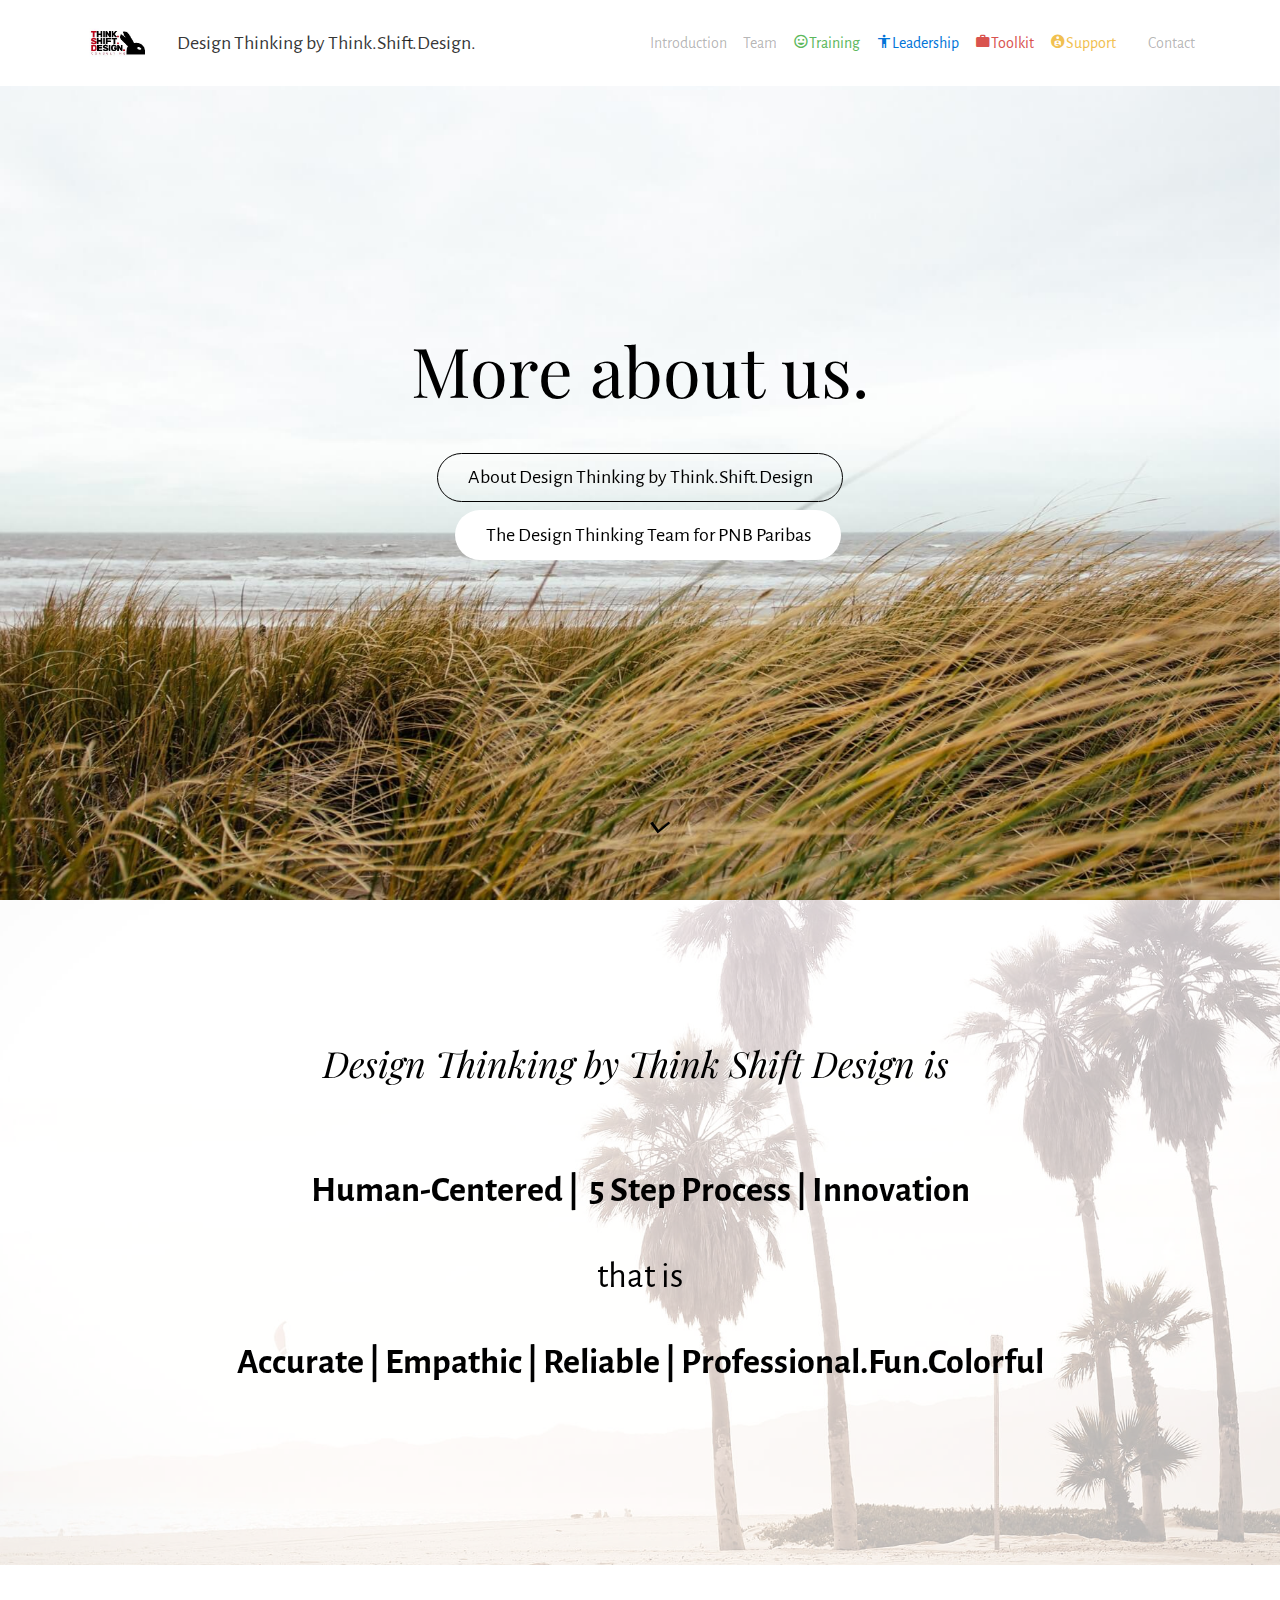
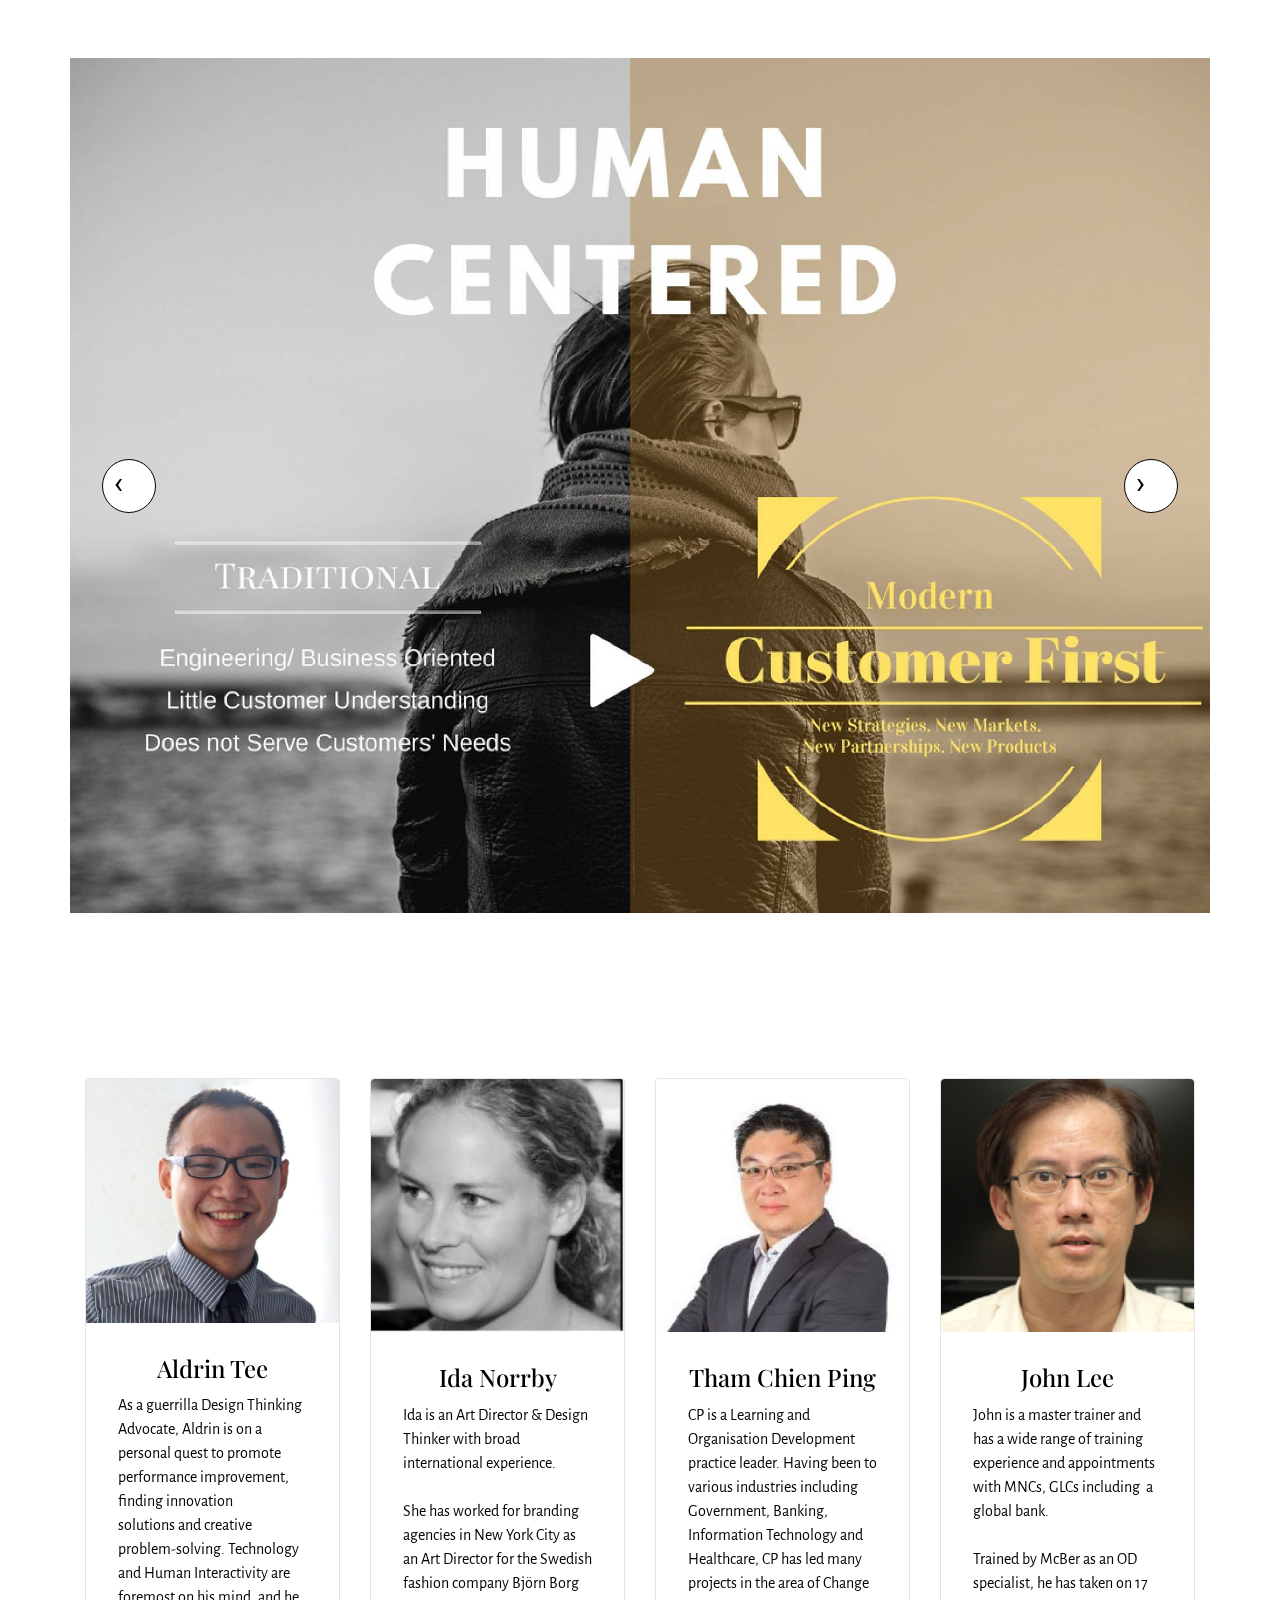
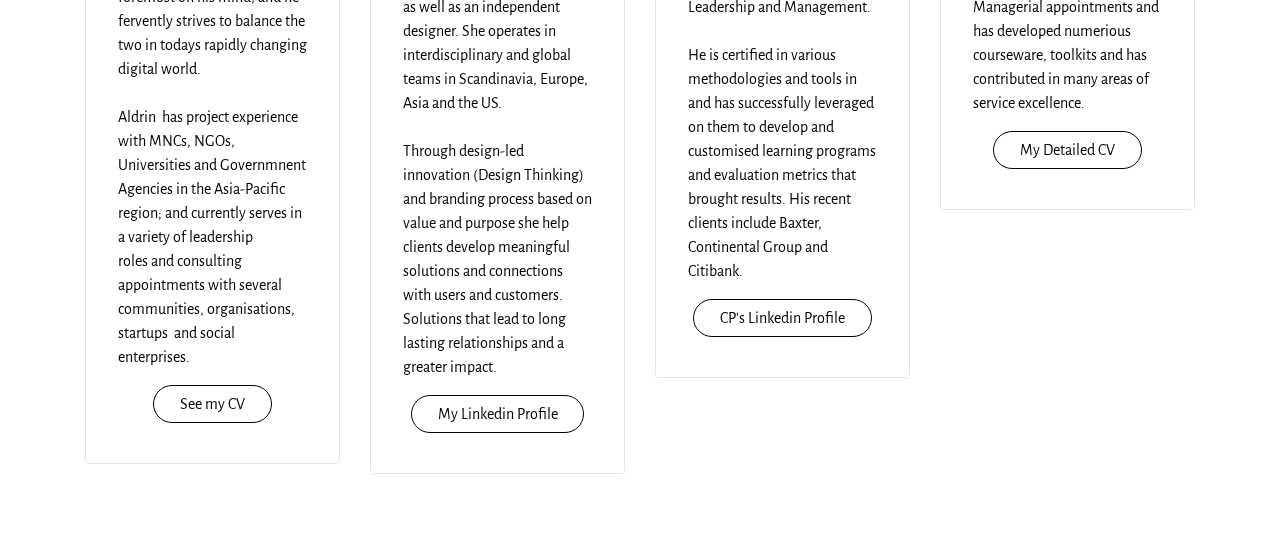
==== about.html @ e47fe15e "draft proposal" ====
<!DOCTYPE html>
<html>
<head>
  <!-- Site made with Mobirise Website Builder v3.10.3, https://mobirise.com -->
  <meta charset="UTF-8">
  <meta http-equiv="X-UA-Compatible" content="IE=edge">
  <meta name="generator" content="Mobirise v3.10.3, mobirise.com">
  <meta name="viewport" content="width=device-width, initial-scale=1">
  <link rel="shortcut icon" href="assets/images/tsd-logo-01-whitered-236x128-18.jpg" type="image/x-icon">
  <meta name="description" content="">
  <title>Design Thinking about & Team</title>
  <link rel="stylesheet" href="https://fonts.googleapis.com/css?family=Playfair+Display:400,700&subset=latin,cyrillic">
  <link rel="stylesheet" href="https://fonts.googleapis.com/css?family=Alegreya+Sans:400,700&subset=latin,vietnamese,latin-ext">
  <link rel="stylesheet" href="assets/bootstrap-material-design-font/css/material.css">
  <link rel="stylesheet" href="assets/font-awesome/css/font-awesome.min.css">
  <link rel="stylesheet" href="assets/tether/tether.min.css">
  <link rel="stylesheet" href="assets/bootstrap/css/bootstrap.min.css">
  <link rel="stylesheet" href="assets/font-awesome/css/font-awesome.min.css">
  <link rel="stylesheet" href="assets/puritym/css/style.css">
  <link rel="stylesheet" href="assets/mobirise/css/mbr-additional.css" type="text/css">
  
  
  
</head>
<body>
<nav class="navbar navbar-light mbr-navbar navbar-fixed-top" id="menu-13" style="background-color: rgb(255, 255, 255);">
    <div class="container">
        <button class="navbar-toggler pull-right hidden-md-up" type="button" data-toggle="collapse" data-target="#exCollapsingNavbar2">
            ☰
        </button>
        <div class="clearfix"></div>
        <div class="collapse navbar-toggleable-sm" id="exCollapsingNavbar2">
            <span class="navbar-logo"><a href="http://www.thinkshiftdesign.com" target="_blank"><img src="assets/images/tsd-logo-01-whitered-236x128-18.jpg" alt="Mobirise"></a></span>
            <span><a class="navbar-brand" href="index.html">Design Thinking by Think.Shift.Design.</a></span>

            

            <ul class="nav navbar-nav pull-xs-right"><li class="nav-item"><a class="nav-link" href="index.html">Introduction</a></li> <li class="nav-item"><a class="nav-link" href="index.html">Team</a></li> <li class="nav-item"><a class="nav-link text-success" href="training.html"><span class="mdi-editor-insert-emoticon mbr-iconfont mbr-iconfont-btn-parent"></span>Training</a></li> <li class="nav-item"><a class="nav-link text-primary" href="leadership.html"><span class="mdi-action-accessibility mbr-iconfont mbr-iconfont-btn-parent"></span>Leadership</a></li> <li class="nav-item"><a class="nav-link text-danger" href="toolkit.html"><span class="mdi-action-work mbr-iconfont mbr-iconfont-btn-parent"></span>Toolkit</a></li> <li class="nav-item"><a class="nav-link text-warning" href="support.html"><span class="mdi-action-account-child mbr-iconfont mbr-iconfont-btn-parent"></span>Support</a></li> <li class="nav-item"><a class="nav-link text-warning" href="toolkit.html"></a></li>   <li class="nav-item"><a class="nav-link" href="index.html#form1-19">Contact</a></li></ul>
        </div>
    </div>
</nav>

<section class="mbr-section mbr-section-full mbr-parallax-background mbr-after-navbar" id="header1-15" style="background-image: url(assets/images/photo-1.jpg);">
    <div class="mbr-table-cell">
        
        <div class="container">
            <div class="row">
                <div class="col-md-8 col-md-offset-2 text-xs-center">

                    <h1 class="mbr-section-title display-1">More about us.</h1>
                    
                    <div class="mbr-buttons--center"><a class="btn btn-lg btn-secondary-outline" href="https://mobirise.com">About Design Thinking by Think.Shift.Design</a> <a class="btn btn-lg btn-white" href="team.html#features1-14">The Design Thinking Team for PNB Paribas</a></div>
                </div>
            </div>
        </div>
        <a class="mbr-arrow" href="#content5-1f"><i class="fa fa-angle-down"></i></a>
    </div>
</section>

<section class="mbr-section col-undefined mbr-parallax-background" id="content5-1f" style="background-image: url(assets/images/photo-3.jpg);">
    <div class="mbr-overlay" style="opacity: 0.7; background-color: rgb(255, 255, 255);"></div>
    <div class="container">
        <h3 class="mbr-section-title display-2"><em>Design Thinking by Think Shift Design is&nbsp;<br></em><br></h3>
        <div class="lead"><p><strong>Human-Centered | &nbsp;5 Step Process | Innovation</strong></p><p>that is</p><p><strong>Accurate | Empathic | Reliable | Professional.Fun.Colorful</strong></p></div>
    </div>
</section>

<section class="mbr-slider mbr-section mbr-section__container carousel slide mbr-section-nopadding" data-ride="carousel" data-keyboard="false" data-wrap="true" data-interval="5000" id="slider-17" style="background-color: rgb(255, 255, 255);">
    <div class=" container boxed-slider">
        <div>
            <div>
                
                <div class="carousel-inner" role="listbox">
                    <div class="mbr-section carousel-item dark center active">
                        <div class="mbr-table-cell">
                         
                            <div>
                                <img src="assets/images/human-centered-2000x1500-2.jpg">
                                <div class="row">
                                    <div class="col-md-8 col-md-offset-2 text-xs-center">
                                        
                                        

                                        
                                    </div>
                                </div>
                            </div>
                        </div>
                    </div><div class="mbr-section carousel-item dark center">
                        <div class="mbr-table-cell">
                         
                            <div>
                                <img src="assets/images/5-step-design-thinking-2000x1500-93.png">
                                <div class="row">
                                    <div class="col-md-8 col-md-offset-2 text-xs-center">
                                        
                                        

                                        
                                    </div>
                                </div>
                            </div>
                        </div>
                    </div><div class="mbr-section carousel-item dark center">
                        <div class="mbr-table-cell">
                         
                            <div>
                                <img src="assets/images/innovationfeasibilitydesirabilityviability-plain-2000x1333-32.jpg">
                                <div class="row">
                                    <div class="col-md-8 col-md-offset-2 text-xs-center">
                                        <h2 class="mbr-section-title display-1"><span style="color: inherit; line-height: 1.1;"><br></span><br><br></h2>
                                        <p class="lead"></p>

                                        
                                    </div>
                                </div>
                            </div>
                        </div>
                    </div><div class="mbr-section carousel-item dark center">
                        <div class="mbr-table-cell">
                         
                            <div>
                                <img src="assets/images/4-points-about-dts-2000x1500-55.png">
                                <div class="row">
                                    <div class="col-md-8 col-md-offset-2 text-xs-center">
                                        
                                        

                                        
                                    </div>
                                </div>
                            </div>
                        </div>
                    </div>
                </div>
                
                <a data-app-prevent-settings="" class="left carousel-control" role="button" data-slide="prev" href="#slider-17">
                    <span class="icon-prev" aria-hidden="true"></span>
                    <span class="sr-only">Previous</span>
                </a>
                <a data-app-prevent-settings="" class="right carousel-control" role="button" data-slide="next" href="#slider-17">
                    <span class="icon-next" aria-hidden="true"></span>
                    <span class="sr-only">Next</span>
                </a>
            </div>
        </div>
    </div>
</section>

<section class="mbr-section mbr-section-small" id="features1-14" style="background-color: rgb(255, 255, 255);">
    
    <div class="container">
        <div class="row">
            <div class="col-sm-6 col-md-3">
                <div class="card cart-block">
                    <div><img src="assets/images/aldrin-tee-the-professional-cut-600x578-55.jpg" class="card-img-top"></div>
                    <div class="card-block">
                        <h4 class="card-title text-xs-center">Aldrin Tee</h4>
                        <p class="card-text">As a guerrilla Design Thinking Advocate, Aldrin is on a personal quest to promote performance improvement, finding innovation solutions&nbsp;<span style="font-size: 1rem; line-height: 1.5;">and creative problem-solving. Technology and Human Interactivity are foremost on his mind, and he fervently strives to balance the two in todays rapidly changing digital world.&nbsp;</span><br><span style="font-size: 1rem; line-height: 1.5;"><br></span><span style="font-size: 1rem; line-height: 1.5;">Aldrin &nbsp;has project experience with MNCs, NGOs, Universities and Governmnent Agencies in the&nbsp;</span>Asia-Pacific region; and c<span style="font-size: 1rem; line-height: 1.5;">urrently serves in a variety of leadership roles&nbsp;</span><span style="font-size: 1rem; line-height: 1.5;">and consulting appointments with several communities, organisations, startups &nbsp;and social enterprises.</span><br></p>
                        <div class="text-xs-center"><a href="https://drive.google.com/open?id=0B2Mlxd1VkeqccWs4UE1WeGlISFk" class="btn btn-secondary-outline" target="_blank">See my CV</a></div>
                    </div>
                </div>
            </div>
            <div class="col-sm-6 col-md-3">
                <div class="card cart-block">
                    <div><img src="assets/images/idanorrby-600x600-72.jpg" class="card-img-top"></div>
                    <div class="card-block">
                        <h4 class="card-title text-xs-center">Ida Norrby</h4>
                        <p class="card-text">Ida is an Art Director &amp; Design Thinker with broad international experience.<br><br>She has worked for branding agencies in New York City as an Art Director for the Swedish fashion company Björn Borg as well as an independent designer. She operates in interdisciplinary and global teams in Scandinavia, Europe, Asia and the US.<br><br>Through design-led innovation (Design Thinking) and branding process based on value and purpose she help clients develop meaningful solutions and connections with users and customers. Solutions that lead to long lasting relationships and a greater impact.<br></p>
                        <div class="text-xs-center"><a href="https://www.linkedin.com/in/idanorrby" class="btn btn-secondary-outline" target="_blank">My Linkedin Profile</a></div>
                    </div>
                </div>
            </div>
            <div class="col-sm-6 col-md-3">
                <div class="card cart-block">
                    <div><img src="assets/images/thamcp-600x600-55.jpg" class="card-img-top"></div>
                    <div class="card-block">
                        <h4 class="card-title text-xs-center">Tham Chien Ping</h4>
                        <p class="card-text">CP is a Learning and Organisation Development practice leader.  Having been to various industries including Government, Banking, Information Technology and Healthcare, CP has led many projects in the area of Change Leadership and Management.  <br><br>He is certified in various methodologies and tools in and has successfully leveraged on them to develop and customised learning programs and evaluation metrics that brought results. His recent clients include Baxter, Continental Group and Citibank.&nbsp;<br></p>
                        <div class="text-xs-center"><a href="https://www.linkedin.com/in/thamcp" class="btn btn-secondary-outline" target="_blank">CP's Linkedin Profile</a></div>
                    </div>
                </div>
            </div>
            <div class="col-sm-6 col-md-3">
                <div class="card cart-block">
                    <div><img src="assets/images/john-lee-600x600-83.png" class="card-img-top" title="John Lee"></div>
                    <div class="card-block">
                        <h4 class="card-title text-xs-center">John Lee</h4>
                        <p class="card-text">John is a master trainer and has a wide range of training experience and appointments with MNCs, GLCs including &nbsp;a global bank. <br><br>Trained by McBer as an OD specialist, he has taken on 17 Managerial appointments and has developed numerious courseware, toolkits and has contributed in many areas of service excellence.&nbsp;</p>
                        <div class="text-xs-center"><a href="https://drive.google.com/open?id=0B2Mlxd1VkeqcOW1zNjc2WUFUOEU" class="btn btn-secondary-outline" target="_blank">My Detailed CV</a></div>
                    </div>
                </div>
            </div>
        </div>
    </div>
</section>


  <script src="assets/web/assets/jquery/jquery.min.js"></script>
  <script src="assets/tether/tether.min.js"></script>
  <script src="assets/bootstrap/js/bootstrap.min.js"></script>
  <script src="assets/smooth-scroll/SmoothScroll.js"></script>
  <script src="assets/jarallax/jarallax.js"></script>
  <script src="assets/bootstrap-carousel-swipe/bootstrap-carousel-swipe.js"></script>
  <script src="assets/puritym/js/script.js"></script>
  
  
</body>
</html>
---- assets/bootstrap-material-design-font/css/material.css ----
@font-face {
  font-family: 'Material-Design-Icons';
  src: url('../fonts/Material-Design-Icons.eot?3ocs8m');
  src: url('../fonts/Material-Design-Icons.eot?#iefix3ocs8m') format('embedded-opentype'), url('../fonts/Material-Design-Icons.woff?3ocs8m') format('woff'), url('../fonts/Material-Design-Icons.ttf?3ocs8m') format('truetype'), url('../fonts/Material-Design-Icons.svg?3ocs8m#Material-Design-Icons') format('svg');
  font-weight: normal;
  font-style: normal;
}
[class^="mdi-"],
[class*="mdi-"] {
  speak: none;
  display: inline-block;
  font-style: normal;
  font-variant:normal;
  font-weight:normal;
/*  font-size:24px;*/
  line-height:1;
  font-family:'Material-Design-Icons' !important;
  text-rendering: auto;
  
  -webkit-font-smoothing: antialiased;
  -moz-osx-font-smoothing: grayscale;
  -webkit-transform: translate(0, 0);
      -ms-transform: translate(0, 0);
          transform: translate(0, 0);
}
[class^="mdi-"]:before,
[class*="mdi-"]:before {
  display: inline-block;
  speak: none;
  text-decoration: inherit;
}
[class^="mdi-"].pull-left,
[class*="mdi-"].pull-left {
  margin-right: .3em;
}
[class^="mdi-"].pull-right,
[class*="mdi-"].pull-right {
  margin-left: .3em;
}
[class^="mdi-"].mdi-lg:before,
[class*="mdi-"].mdi-lg:before,
[class^="mdi-"].mdi-lg:after,
[class*="mdi-"].mdi-lg:after {
  font-size: 1.33333333em;
  line-height: 0.75em;
  vertical-align: -15%;
}
[class^="mdi-"].mdi-2x:before,
[class*="mdi-"].mdi-2x:before,
[class^="mdi-"].mdi-2x:after,
[class*="mdi-"].mdi-2x:after {
  font-size: 2em;
}
[class^="mdi-"].mdi-3x:before,
[class*="mdi-"].mdi-3x:before,
[class^="mdi-"].mdi-3x:after,
[class*="mdi-"].mdi-3x:after {
  font-size: 3em;
}
[class^="mdi-"].mdi-4x:before,
[class*="mdi-"].mdi-4x:before,
[class^="mdi-"].mdi-4x:after,
[class*="mdi-"].mdi-4x:after {
  font-size: 4em;
}
[class^="mdi-"].mdi-5x:before,
[class*="mdi-"].mdi-5x:before,
[class^="mdi-"].mdi-5x:after,
[class*="mdi-"].mdi-5x:after {
  font-size: 5em;
}
[class^="mdi-device-signal-cellular-"]:after,
[class^="mdi-device-battery-"]:after,
[class^="mdi-device-battery-charging-"]:after,
[class^="mdi-device-signal-cellular-connected-no-internet-"]:after,
[class^="mdi-device-signal-wifi-"]:after,
[class^="mdi-device-signal-wifi-statusbar-not-connected"]:after,
.mdi-device-network-wifi:after {
  opacity: .3;
  position: absolute;
  left: 0;
  top: 0;
  z-index: 1;
  display: inline-block;
  speak: none;
  text-decoration: inherit;
}
[class^="mdi-device-signal-cellular-"]:after {
  content: "\e758";
}
[class^="mdi-device-battery-"]:after {
  content: "\e735";
}
[class^="mdi-device-battery-charging-"]:after {
  content: "\e733";
}
[class^="mdi-device-signal-cellular-connected-no-internet-"]:after {
  content: "\e75d";
}
[class^="mdi-device-signal-wifi-"]:after,
.mdi-device-network-wifi:after {
  content: "\e765";
}
[class^="mdi-device-signal-wifi-statusbasr-not-connected"]:after {
  content: "\e8f7";
}
.mdi-device-signal-cellular-off:after,
.mdi-device-signal-cellular-null:after,
.mdi-device-signal-cellular-no-sim:after,
.mdi-device-signal-wifi-off:after,
.mdi-device-signal-wifi-4-bar:after,
.mdi-device-signal-cellular-4-bar:after,
.mdi-device-battery-alert:after,
.mdi-device-signal-cellular-connected-no-internet-4-bar:after,
.mdi-device-battery-std:after,
.mdi-device-battery-full .mdi-device-battery-unknown:after {
  content: "";
}
.mdi-fw {
  width: 1.28571429em;
  text-align: center;
}
.mdi-ul {
  padding-left: 0;
  margin-left: 2.14285714em;
  list-style-type: none;
}
.mdi-ul > li {
  position: relative;
}
.mdi-li {
  position: absolute;
  left: -2.14285714em;
  width: 2.14285714em;
  top: 0.14285714em;
  text-align: center;
}
.mdi-li.mdi-lg {
  left: -1.85714286em;
}
.mdi-border {
  padding: .2em .25em .15em;
  border: solid 0.08em #eeeeee;
  border-radius: .1em;
}
.mdi-spin {
  -webkit-animation: mdi-spin 2s infinite linear;
  animation: mdi-spin 2s infinite linear;
  -webkit-transform-origin: 50% 50%;
  -ms-transform-origin: 50% 50%;
      transform-origin: 50% 50%;
}
.mdi-pulse {
  -webkit-animation: mdi-spin 1s steps(8) infinite;
  animation: mdi-spin 1s steps(8) infinite;
  -webkit-transform-origin: 50% 50%;
  -ms-transform-origin: 50% 50%;
      transform-origin: 50% 50%;
}
@-webkit-keyframes mdi-spin {
  0% {
    -webkit-transform: rotate(0deg);
    transform: rotate(0deg);
  }
  100% {
    -webkit-transform: rotate(359deg);
    transform: rotate(359deg);
  }
}
@keyframes mdi-spin {
  0% {
    -webkit-transform: rotate(0deg);
    transform: rotate(0deg);
  }
  100% {
    -webkit-transform: rotate(359deg);
    transform: rotate(359deg);
  }
}
.mdi-rotate-90 {
  filter: progid:DXImageTransform.Microsoft.BasicImage(rotation=1);
  -webkit-transform: rotate(90deg);
  -ms-transform: rotate(90deg);
  transform: rotate(90deg);
}
.mdi-rotate-180 {
  filter: progid:DXImageTransform.Microsoft.BasicImage(rotation=2);
  -webkit-transform: rotate(180deg);
  -ms-transform: rotate(180deg);
  transform: rotate(180deg);
}
.mdi-rotate-270 {
  filter: progid:DXImageTransform.Microsoft.BasicImage(rotation=3);
  -webkit-transform: rotate(270deg);
  -ms-transform: rotate(270deg);
  transform: rotate(270deg);
}
.mdi-flip-horizontal {
  filter: progid:DXImageTransform.Microsoft.BasicImage(rotation=0, mirror=1);
  -webkit-transform: scale(-1, 1);
  -ms-transform: scale(-1, 1);
  transform: scale(-1, 1);
}
.mdi-flip-vertical {
  filter: progid:DXImageTransform.Microsoft.BasicImage(rotation=2, mirror=1);
  -webkit-transform: scale(1, -1);
  -ms-transform: scale(1, -1);
  transform: scale(1, -1);
}
:root .mdi-rotate-90,
:root .mdi-rotate-180,
:root .mdi-rotate-270,
:root .mdi-flip-horizontal,
:root .mdi-flip-vertical {
  -webkit-filter: none;
          filter: none;
}
.mdi-stack {
  position: relative;
  display: inline-block;
  width: 2em;
  height: 2em;
  line-height: 2em;
  vertical-align: middle;
}
.mdi-stack-1x,
.mdi-stack-2x {
  position: absolute;
  left: 0;
  width: 100%;
  text-align: center;
}
.mdi-stack-1x {
  line-height: inherit;
}
.mdi-stack-2x {
  font-size: 2em;
}
.mdi-inverse {
  color: #ffffff;
}
/* Start Icons */
.mdi-action-3d-rotation:before {
  content: "\e600";
}
.mdi-action-accessibility:before {
  content: "\e601";
}
.mdi-action-account-balance-wallet:before {
  content: "\e602";
}
.mdi-action-account-balance:before {
  content: "\e603";
}
.mdi-action-account-box:before {
  content: "\e604";
}
.mdi-action-account-child:before {
  content: "\e605";
}
.mdi-action-account-circle:before {
  content: "\e606";
}
.mdi-action-add-shopping-cart:before {
  content: "\e607";
}
.mdi-action-alarm-add:before {
  content: "\e608";
}
.mdi-action-alarm-off:before {
  content: "\e609";
}
.mdi-action-alarm-on:before {
  content: "\e60a";
}
.mdi-action-alarm:before {
  content: "\e60b";
}
.mdi-action-android:before {
  content: "\e60c";
}
.mdi-action-announcement:before {
  content: "\e60d";
}
.mdi-action-aspect-ratio:before {
  content: "\e60e";
}
.mdi-action-assessment:before {
  content: "\e60f";
}
.mdi-action-assignment-ind:before {
  content: "\e610";
}
.mdi-action-assignment-late:before {
  content: "\e611";
}
.mdi-action-assignment-return:before {
  content: "\e612";
}
.mdi-action-assignment-returned:before {
  content: "\e613";
}
.mdi-action-assignment-turned-in:before {
  content: "\e614";
}
.mdi-action-assignment:before {
  content: "\e615";
}
.mdi-action-autorenew:before {
  content: "\e616";
}
.mdi-action-backup:before {
  content: "\e617";
}
.mdi-action-book:before {
  content: "\e618";
}
.mdi-action-bookmark-outline:before {
  content: "\e619";
}
.mdi-action-bookmark:before {
  content: "\e61a";
}
.mdi-action-bug-report:before {
  content: "\e61b";
}
.mdi-action-cached:before {
  content: "\e61c";
}
.mdi-action-check-circle:before {
  content: "\e61d";
}
.mdi-action-class:before {
  content: "\e61e";
}
.mdi-action-credit-card:before {
  content: "\e61f";
}
.mdi-action-dashboard:before {
  content: "\e620";
}
.mdi-action-delete:before {
  content: "\e621";
}
.mdi-action-description:before {
  content: "\e622";
}
.mdi-action-dns:before {
  content: "\e623";
}
.mdi-action-done-all:before {
  content: "\e624";
}
.mdi-action-done:before {
  content: "\e625";
}
.mdi-action-event:before {
  content: "\e626";
}
.mdi-action-exit-to-app:before {
  content: "\e627";
}
.mdi-action-explore:before {
  content: "\e628";
}
.mdi-action-extension:before {
  content: "\e629";
}
.mdi-action-face-unlock:before {
  content: "\e62a";
}
.mdi-action-favorite-outline:before {
  content: "\e62b";
}
.mdi-action-favorite:before {
  content: "\e62c";
}
.mdi-action-find-in-page:before {
  content: "\e62d";
}
.mdi-action-find-replace:before {
  content: "\e62e";
}
.mdi-action-flip-to-back:before {
  content: "\e62f";
}
.mdi-action-flip-to-front:before {
  content: "\e630";
}
.mdi-action-get-app:before {
  content: "\e631";
}
.mdi-action-grade:before {
  content: "\e632";
}
.mdi-action-group-work:before {
  content: "\e633";
}
.mdi-action-help:before {
  content: "\e634";
}
.mdi-action-highlight-remove:before {
  content: "\e635";
}
.mdi-action-history:before {
  content: "\e636";
}
.mdi-action-home:before {
  content: "\e637";
}
.mdi-action-https:before {
  content: "\e638";
}
.mdi-action-info-outline:before {
  content: "\e639";
}
.mdi-action-info:before {
  content: "\e63a";
}
.mdi-action-input:before {
  content: "\e63b";
}
.mdi-action-invert-colors:before {
  content: "\e63c";
}
.mdi-action-label-outline:before {
  content: "\e63d";
}
.mdi-action-label:before {
  content: "\e63e";
}
.mdi-action-language:before {
  content: "\e63f";
}
.mdi-action-launch:before {
  content: "\e640";
}
.mdi-action-list:before {
  content: "\e641";
}
.mdi-action-lock-open:before {
  content: "\e642";
}
.mdi-action-lock-outline:before {
  content: "\e643";
}
.mdi-action-lock:before {
  content: "\e644";
}
.mdi-action-loyalty:before {
  content: "\e645";
}
.mdi-action-markunread-mailbox:before {
  content: "\e646";
}
.mdi-action-note-add:before {
  content: "\e647";
}
.mdi-action-open-in-browser:before {
  content: "\e648";
}
.mdi-action-open-in-new:before {
  content: "\e649";
}
.mdi-action-open-with:before {
  content: "\e64a";
}
.mdi-action-pageview:before {
  content: "\e64b";
}
.mdi-action-payment:before {
  content: "\e64c";
}
.mdi-action-perm-camera-mic:before {
  content: "\e64d";
}
.mdi-action-perm-contact-cal:before {
  content: "\e64e";
}
.mdi-action-perm-data-setting:before {
  content: "\e64f";
}
.mdi-action-perm-device-info:before {
  content: "\e650";
}
.mdi-action-perm-identity:before {
  content: "\e651";
}
.mdi-action-perm-media:before {
  content: "\e652";
}
.mdi-action-perm-phone-msg:before {
  content: "\e653";
}
.mdi-action-perm-scan-wifi:before {
  content: "\e654";
}
.mdi-action-picture-in-picture:before {
  content: "\e655";
}
.mdi-action-polymer:before {
  content: "\e656";
}
.mdi-action-print:before {
  content: "\e657";
}
.mdi-action-query-builder:before {
  content: "\e658";
}
.mdi-action-question-answer:before {
  content: "\e659";
}
.mdi-action-receipt:before {
  content: "\e65a";
}
.mdi-action-redeem:before {
  content: "\e65b";
}
.mdi-action-reorder:before {
  content: "\e65c";
}
.mdi-action-report-problem:before {
  content: "\e65d";
}
.mdi-action-restore:before {
  content: "\e65e";
}
.mdi-action-room:before {
  content: "\e65f";
}
.mdi-action-schedule:before {
  content: "\e660";
}
.mdi-action-search:before {
  content: "\e661";
}
.mdi-action-settings-applications:before {
  content: "\e662";
}
.mdi-action-settings-backup-restore:before {
  content: "\e663";
}
.mdi-action-settings-bluetooth:before {
  content: "\e664";
}
.mdi-action-settings-cell:before {
  content: "\e665";
}
.mdi-action-settings-display:before {
  content: "\e666";
}
.mdi-action-settings-ethernet:before {
  content: "\e667";
}
.mdi-action-settings-input-antenna:before {
  content: "\e668";
}
.mdi-action-settings-input-component:before {
  content: "\e669";
}
.mdi-action-settings-input-composite:before {
  content: "\e66a";
}
.mdi-action-settings-input-hdmi:before {
  content: "\e66b";
}
.mdi-action-settings-input-svideo:before {
  content: "\e66c";
}
.mdi-action-settings-overscan:before {
  content: "\e66d";
}
.mdi-action-settings-phone:before {
  content: "\e66e";
}
.mdi-action-settings-power:before {
  content: "\e66f";
}
.mdi-action-settings-remote:before {
  content: "\e670";
}
.mdi-action-settings-voice:before {
  content: "\e671";
}
.mdi-action-settings:before {
  content: "\e672";
}
.mdi-action-shop-two:before {
  content: "\e673";
}
.mdi-action-shop:before {
  content: "\e674";
}
.mdi-action-shopping-basket:before {
  content: "\e675";
}
.mdi-action-shopping-cart:before {
  content: "\e676";
}
.mdi-action-speaker-notes:before {
  content: "\e677";
}
.mdi-action-spellcheck:before {
  content: "\e678";
}
.mdi-action-star-rate:before {
  content: "\e679";
}
.mdi-action-stars:before {
  content: "\e67a";
}
.mdi-action-store:before {
  content: "\e67b";
}
.mdi-action-subject:before {
  content: "\e67c";
}
.mdi-action-supervisor-account:before {
  content: "\e67d";
}
.mdi-action-swap-horiz:before {
  content: "\e67e";
}
.mdi-action-swap-vert-circle:before {
  content: "\e67f";
}
.mdi-action-swap-vert:before {
  content: "\e680";
}
.mdi-action-system-update-tv:before {
  content: "\e681";
}
.mdi-action-tab-unselected:before {
  content: "\e682";
}
.mdi-action-tab:before {
  content: "\e683";
}
.mdi-action-theaters:before {
  content: "\e684";
}
.mdi-action-thumb-down:before {
  content: "\e685";
}
.mdi-action-thumb-up:before {
  content: "\e686";
}
.mdi-action-thumbs-up-down:before {
  content: "\e687";
}
.mdi-action-toc:before {
  content: "\e688";
}
.mdi-action-today:before {
  content: "\e689";
}
.mdi-action-track-changes:before {
  content: "\e68a";
}
.mdi-action-translate:before {
  content: "\e68b";
}
.mdi-action-trending-down:before {
  content: "\e68c";
}
.mdi-action-trending-neutral:before {
  content: "\e68d";
}
.mdi-action-trending-up:before {
  content: "\e68e";
}
.mdi-action-turned-in-not:before {
  content: "\e68f";
}
.mdi-action-turned-in:before {
  content: "\e690";
}
.mdi-action-verified-user:before {
  content: "\e691";
}
.mdi-action-view-agenda:before {
  content: "\e692";
}
.mdi-action-view-array:before {
  content: "\e693";
}
.mdi-action-view-carousel:before {
  content: "\e694";
}
.mdi-action-view-column:before {
  content: "\e695";
}
.mdi-action-view-day:before {
  content: "\e696";
}
.mdi-action-view-headline:before {
  content: "\e697";
}
.mdi-action-view-list:before {
  content: "\e698";
}
.mdi-action-view-module:before {
  content: "\e699";
}
.mdi-action-view-quilt:before {
  content: "\e69a";
}
.mdi-action-view-stream:before {
  content: "\e69b";
}
.mdi-action-view-week:before {
  content: "\e69c";
}
.mdi-action-visibility-off:before {
  content: "\e69d";
}
.mdi-action-visibility:before {
  content: "\e69e";
}
.mdi-action-wallet-giftcard:before {
  content: "\e69f";
}
.mdi-action-wallet-membership:before {
  content: "\e6a0";
}
.mdi-action-wallet-travel:before {
  content: "\e6a1";
}
.mdi-action-work:before {
  content: "\e6a2";
}
.mdi-alert-error:before {
  content: "\e6a3";
}
.mdi-alert-warning:before {
  content: "\e6a4";
}
.mdi-av-album:before {
  content: "\e6a5";
}
.mdi-av-closed-caption:before {
  content: "\e6a6";
}
.mdi-av-equalizer:before {
  content: "\e6a7";
}
.mdi-av-explicit:before {
  content: "\e6a8";
}
.mdi-av-fast-forward:before {
  content: "\e6a9";
}
.mdi-av-fast-rewind:before {
  content: "\e6aa";
}
.mdi-av-games:before {
  content: "\e6ab";
}
.mdi-av-hearing:before {
  content: "\e6ac";
}
.mdi-av-high-quality:before {
  content: "\e6ad";
}
.mdi-av-loop:before {
  content: "\e6ae";
}
.mdi-av-mic-none:before {
  content: "\e6af";
}
.mdi-av-mic-off:before {
  content: "\e6b0";
}
.mdi-av-mic:before {
  content: "\e6b1";
}
.mdi-av-movie:before {
  content: "\e6b2";
}
.mdi-av-my-library-add:before {
  content: "\e6b3";
}
.mdi-av-my-library-books:before {
  content: "\e6b4";
}
.mdi-av-my-library-music:before {
  content: "\e6b5";
}
.mdi-av-new-releases:before {
  content: "\e6b6";
}
.mdi-av-not-interested:before {
  content: "\e6b7";
}
.mdi-av-pause-circle-fill:before {
  content: "\e6b8";
}
.mdi-av-pause-circle-outline:before {
  content: "\e6b9";
}
.mdi-av-pause:before {
  content: "\e6ba";
}
.mdi-av-play-arrow:before {
  content: "\e6bb";
}
.mdi-av-play-circle-fill:before {
  content: "\e6bc";
}
.mdi-av-play-circle-outline:before {
  content: "\e6bd";
}
.mdi-av-play-shopping-bag:before {
  content: "\e6be";
}
.mdi-av-playlist-add:before {
  content: "\e6bf";
}
.mdi-av-queue-music:before {
  content: "\e6c0";
}
.mdi-av-queue:before {
  content: "\e6c1";
}
.mdi-av-radio:before {
  content: "\e6c2";
}
.mdi-av-recent-actors:before {
  content: "\e6c3";
}
.mdi-av-repeat-one:before {
  content: "\e6c4";
}
.mdi-av-repeat:before {
  content: "\e6c5";
}
.mdi-av-replay:before {
  content: "\e6c6";
}
.mdi-av-shuffle:before {
  content: "\e6c7";
}
.mdi-av-skip-next:before {
  content: "\e6c8";
}
.mdi-av-skip-previous:before {
  content: "\e6c9";
}
.mdi-av-snooze:before {
  content: "\e6ca";
}
.mdi-av-stop:before {
  content: "\e6cb";
}
.mdi-av-subtitles:before {
  content: "\e6cc";
}
.mdi-av-surround-sound:before {
  content: "\e6cd";
}
.mdi-av-timer:before {
  content: "\e6ce";
}
.mdi-av-video-collection:before {
  content: "\e6cf";
}
.mdi-av-videocam-off:before {
  content: "\e6d0";
}
.mdi-av-videocam:before {
  content: "\e6d1";
}
.mdi-av-volume-down:before {
  content: "\e6d2";
}
.mdi-av-volume-mute:before {
  content: "\e6d3";
}
.mdi-av-volume-off:before {
  content: "\e6d4";
}
.mdi-av-volume-up:before {
  content: "\e6d5";
}
.mdi-av-web:before {
  content: "\e6d6";
}
.mdi-communication-business:before {
  content: "\e6d7";
}
.mdi-communication-call-end:before {
  content: "\e6d8";
}
.mdi-communication-call-made:before {
  content: "\e6d9";
}
.mdi-communication-call-merge:before {
  content: "\e6da";
}
.mdi-communication-call-missed:before {
  content: "\e6db";
}
.mdi-communication-call-received:before {
  content: "\e6dc";
}
.mdi-communication-call-split:before {
  content: "\e6dd";
}
.mdi-communication-call:before {
  content: "\e6de";
}
.mdi-communication-chat:before {
  content: "\e6df";
}
.mdi-communication-clear-all:before {
  content: "\e6e0";
}
.mdi-communication-comment:before {
  content: "\e6e1";
}
.mdi-communication-contacts:before {
  content: "\e6e2";
}
.mdi-communication-dialer-sip:before {
  content: "\e6e3";
}
.mdi-communication-dialpad:before {
  content: "\e6e4";
}
.mdi-communication-dnd-on:before {
  content: "\e6e5";
}
.mdi-communication-email:before {
  content: "\e6e6";
}
.mdi-communication-forum:before {
  content: "\e6e7";
}
.mdi-communication-import-export:before {
  content: "\e6e8";
}
.mdi-communication-invert-colors-off:before {
  content: "\e6e9";
}
.mdi-communication-invert-colors-on:before {
  content: "\e6ea";
}
.mdi-communication-live-help:before {
  content: "\e6eb";
}
.mdi-communication-location-off:before {
  content: "\e6ec";
}
.mdi-communication-location-on:before {
  content: "\e6ed";
}
.mdi-communication-message:before {
  content: "\e6ee";
}
.mdi-communication-messenger:before {
  content: "\e6ef";
}
.mdi-communication-no-sim:before {
  content: "\e6f0";
}
.mdi-communication-phone:before {
  content: "\e6f1";
}
.mdi-communication-portable-wifi-off:before {
  content: "\e6f2";
}
.mdi-communication-quick-contacts-dialer:before {
  content: "\e6f3";
}
.mdi-communication-quick-contacts-mail:before {
  content: "\e6f4";
}
.mdi-communication-ring-volume:before {
  content: "\e6f5";
}
.mdi-communication-stay-current-landscape:before {
  content: "\e6f6";
}
.mdi-communication-stay-current-portrait:before {
  content: "\e6f7";
}
.mdi-communication-stay-primary-landscape:before {
  content: "\e6f8";
}
.mdi-communication-stay-primary-portrait:before {
  content: "\e6f9";
}
.mdi-communication-swap-calls:before {
  content: "\e6fa";
}
.mdi-communication-textsms:before {
  content: "\e6fb";
}
.mdi-communication-voicemail:before {
  content: "\e6fc";
}
.mdi-communication-vpn-key:before {
  content: "\e6fd";
}
.mdi-content-add-box:before {
  content: "\e6fe";
}
.mdi-content-add-circle-outline:before {
  content: "\e6ff";
}
.mdi-content-add-circle:before {
  content: "\e700";
}
.mdi-content-add:before {
  content: "\e701";
}
.mdi-content-archive:before {
  content: "\e702";
}
.mdi-content-backspace:before {
  content: "\e703";
}
.mdi-content-block:before {
  content: "\e704";
}
.mdi-content-clear:before {
  content: "\e705";
}
.mdi-content-content-copy:before {
  content: "\e706";
}
.mdi-content-content-cut:before {
  content: "\e707";
}
.mdi-content-content-paste:before {
  content: "\e708";
}
.mdi-content-create:before {
  content: "\e709";
}
.mdi-content-drafts:before {
  content: "\e70a";
}
.mdi-content-filter-list:before {
  content: "\e70b";
}
.mdi-content-flag:before {
  content: "\e70c";
}
.mdi-content-forward:before {
  content: "\e70d";
}
.mdi-content-gesture:before {
  content: "\e70e";
}
.mdi-content-inbox:before {
  content: "\e70f";
}
.mdi-content-link:before {
  content: "\e710";
}
.mdi-content-mail:before {
  content: "\e711";
}
.mdi-content-markunread:before {
  content: "\e712";
}
.mdi-content-redo:before {
  content: "\e713";
}
.mdi-content-remove-circle-outline:before {
  content: "\e714";
}
.mdi-content-remove-circle:before {
  content: "\e715";
}
.mdi-content-remove:before {
  content: "\e716";
}
.mdi-content-reply-all:before {
  content: "\e717";
}
.mdi-content-reply:before {
  content: "\e718";
}
.mdi-content-report:before {
  content: "\e719";
}
.mdi-content-save:before {
  content: "\e71a";
}
.mdi-content-select-all:before {
  content: "\e71b";
}
.mdi-content-send:before {
  content: "\e71c";
}
.mdi-content-sort:before {
  content: "\e71d";
}
.mdi-content-text-format:before {
  content: "\e71e";
}
.mdi-content-undo:before {
  content: "\e71f";
}
.mdi-editor-attach-file:before {
  content: "\e776";
}
.mdi-editor-attach-money:before {
  content: "\e777";
}
.mdi-editor-border-all:before {
  content: "\e778";
}
.mdi-editor-border-bottom:before {
  content: "\e779";
}
.mdi-editor-border-clear:before {
  content: "\e77a";
}
.mdi-editor-border-color:before {
  content: "\e77b";
}
.mdi-editor-border-horizontal:before {
  content: "\e77c";
}
.mdi-editor-border-inner:before {
  content: "\e77d";
}
.mdi-editor-border-left:before {
  content: "\e77e";
}
.mdi-editor-border-outer:before {
  content: "\e77f";
}
.mdi-editor-border-right:before {
  content: "\e780";
}
.mdi-editor-border-style:before {
  content: "\e781";
}
.mdi-editor-border-top:before {
  content: "\e782";
}
.mdi-editor-border-vertical:before {
  content: "\e783";
}
.mdi-editor-format-align-center:before {
  content: "\e784";
}
.mdi-editor-format-align-justify:before {
  content: "\e785";
}
.mdi-editor-format-align-left:before {
  content: "\e786";
}
.mdi-editor-format-align-right:before {
  content: "\e787";
}
.mdi-editor-format-bold:before {
  content: "\e788";
}
.mdi-editor-format-clear:before {
  content: "\e789";
}
.mdi-editor-format-color-fill:before {
  content: "\e78a";
}
.mdi-editor-format-color-reset:before {
  content: "\e78b";
}
.mdi-editor-format-color-text:before {
  content: "\e78c";
}
.mdi-editor-format-indent-decrease:before {
  content: "\e78d";
}
.mdi-editor-format-indent-increase:before {
  content: "\e78e";
}
.mdi-editor-format-italic:before {
  content: "\e78f";
}
.mdi-editor-format-line-spacing:before {
  content: "\e790";
}
.mdi-editor-format-list-bulleted:before {
  content: "\e791";
}
.mdi-editor-format-list-numbered:before {
  content: "\e792";
}
.mdi-editor-format-paint:before {
  content: "\e793";
}
.mdi-editor-format-quote:before {
  content: "\e794";
}
.mdi-editor-format-size:before {
  content: "\e795";
}
.mdi-editor-format-strikethrough:before {
  content: "\e796";
}
.mdi-editor-format-textdirection-l-to-r:before {
  content: "\e797";
}
.mdi-editor-format-textdirection-r-to-l:before {
  content: "\e798";
}
.mdi-editor-format-underline:before {
  content: "\e799";
}
.mdi-editor-functions:before {
  content: "\e79a";
}
.mdi-editor-insert-chart:before {
  content: "\e79b";
}
.mdi-editor-insert-comment:before {
  content: "\e79c";
}
.mdi-editor-insert-drive-file:before {
  content: "\e79d";
}
.mdi-editor-insert-emoticon:before {
  content: "\e79e";
}
.mdi-editor-insert-invitation:before {
  content: "\e79f";
}
.mdi-editor-insert-link:before {
  content: "\e7a0";
}
.mdi-editor-insert-photo:before {
  content: "\e7a1";
}
.mdi-editor-merge-type:before {
  content: "\e7a2";
}
.mdi-editor-mode-comment:before {
  content: "\e7a3";
}
.mdi-editor-mode-edit:before {
  content: "\e7a4";
}
.mdi-editor-publish:before {
  content: "\e7a5";
}
.mdi-editor-vertical-align-bottom:before {
  content: "\e7a6";
}
.mdi-editor-vertical-align-center:before {
  content: "\e7a7";
}
.mdi-editor-vertical-align-top:before {
  content: "\e7a8";
}
.mdi-editor-wrap-text:before {
  content: "\e7a9";
}
.mdi-file-attachment:before {
  content: "\e7aa";
}
.mdi-file-cloud-circle:before {
  content: "\e7ab";
}
.mdi-file-cloud-done:before {
  content: "\e7ac";
}
.mdi-file-cloud-download:before {
  content: "\e7ad";
}
.mdi-file-cloud-off:before {
  content: "\e7ae";
}
.mdi-file-cloud-queue:before {
  content: "\e7af";
}
.mdi-file-cloud-upload:before {
  content: "\e7b0";
}
.mdi-file-cloud:before {
  content: "\e7b1";
}
.mdi-file-file-download:before {
  content: "\e7b2";
}
.mdi-file-file-upload:before {
  content: "\e7b3";
}
.mdi-file-folder-open:before {
  content: "\e7b4";
}
.mdi-file-folder-shared:before {
  content: "\e7b5";
}
.mdi-file-folder:before {
  content: "\e7b6";
}
.mdi-device-access-alarm:before {
  content: "\e720";
}
.mdi-device-access-alarms:before {
  content: "\e721";
}
.mdi-device-access-time:before {
  content: "\e722";
}
.mdi-device-add-alarm:before {
  content: "\e723";
}
.mdi-device-airplanemode-off:before {
  content: "\e724";
}
.mdi-device-airplanemode-on:before {
  content: "\e725";
}
.mdi-device-battery-20:before {
  content: "\e726";
}
.mdi-device-battery-30:before {
  content: "\e727";
}
.mdi-device-battery-50:before {
  content: "\e728";
}
.mdi-device-battery-60:before {
  content: "\e729";
}
.mdi-device-battery-80:before {
  content: "\e72a";
}
.mdi-device-battery-90:before {
  content: "\e72b";
}
.mdi-device-battery-alert:before {
  content: "\e72c";
}
.mdi-device-battery-charging-20:before {
  content: "\e72d";
}
.mdi-device-battery-charging-30:before {
  content: "\e72e";
}
.mdi-device-battery-charging-50:before {
  content: "\e72f";
}
.mdi-device-battery-charging-60:before {
  content: "\e730";
}
.mdi-device-battery-charging-80:before {
  content: "\e731";
}
.mdi-device-battery-charging-90:before {
  content: "\e732";
}
.mdi-device-battery-charging-full:before {
  content: "\e733";
}
.mdi-device-battery-full:before {
  content: "\e734";
}
.mdi-device-battery-std:before {
  content: "\e735";
}
.mdi-device-battery-unknown:before {
  content: "\e736";
}
.mdi-device-bluetooth-connected:before {
  content: "\e737";
}
.mdi-device-bluetooth-disabled:before {
  content: "\e738";
}
.mdi-device-bluetooth-searching:before {
  content: "\e739";
}
.mdi-device-bluetooth:before {
  content: "\e73a";
}
.mdi-device-brightness-auto:before {
  content: "\e73b";
}
.mdi-device-brightness-high:before {
  content: "\e73c";
}
.mdi-device-brightness-low:before {
  content: "\e73d";
}
.mdi-device-brightness-medium:before {
  content: "\e73e";
}
.mdi-device-data-usage:before {
  content: "\e73f";
}
.mdi-device-developer-mode:before {
  content: "\e740";
}
.mdi-device-devices:before {
  content: "\e741";
}
.mdi-device-dvr:before {
  content: "\e742";
}
.mdi-device-gps-fixed:before {
  content: "\e743";
}
.mdi-device-gps-not-fixed:before {
  content: "\e744";
}
.mdi-device-gps-off:before {
  content: "\e745";
}
.mdi-device-location-disabled:before {
  content: "\e746";
}
.mdi-device-location-searching:before {
  content: "\e747";
}
.mdi-device-multitrack-audio:before {
  content: "\e748";
}
.mdi-device-network-cell:before {
  content: "\e749";
}
.mdi-device-network-wifi:before {
  content: "\e74a";
}
.mdi-device-nfc:before {
  content: "\e74b";
}
.mdi-device-now-wallpaper:before {
  content: "\e74c";
}
.mdi-device-now-widgets:before {
  content: "\e74d";
}
.mdi-device-screen-lock-landscape:before {
  content: "\e74e";
}
.mdi-device-screen-lock-portrait:before {
  content: "\e74f";
}
.mdi-device-screen-lock-rotation:before {
  content: "\e750";
}
.mdi-device-screen-rotation:before {
  content: "\e751";
}
.mdi-device-sd-storage:before {
  content: "\e752";
}
.mdi-device-settings-system-daydream:before {
  content: "\e753";
}
.mdi-device-signal-cellular-0-bar:before {
  content: "\e754";
}
.mdi-device-signal-cellular-1-bar:before {
  content: "\e755";
}
.mdi-device-signal-cellular-2-bar:before {
  content: "\e756";
}
.mdi-device-signal-cellular-3-bar:before {
  content: "\e757";
}
.mdi-device-signal-cellular-4-bar:before {
  content: "\e758";
}
.mdi-signal-wifi-statusbar-connected-no-internet-after:before {
  content: "\e8f6";
}
.mdi-device-signal-cellular-connected-no-internet-0-bar:before {
  content: "\e759";
}
.mdi-device-signal-cellular-connected-no-internet-1-bar:before {
  content: "\e75a";
}
.mdi-device-signal-cellular-connected-no-internet-2-bar:before {
  content: "\e75b";
}
.mdi-device-signal-cellular-connected-no-internet-3-bar:before {
  content: "\e75c";
}
.mdi-device-signal-cellular-connected-no-internet-4-bar:before {
  content: "\e75d";
}
.mdi-device-signal-cellular-no-sim:before {
  content: "\e75e";
}
.mdi-device-signal-cellular-null:before {
  content: "\e75f";
}
.mdi-device-signal-cellular-off:before {
  content: "\e760";
}
.mdi-device-signal-wifi-0-bar:before {
  content: "\e761";
}
.mdi-device-signal-wifi-1-bar:before {
  content: "\e762";
}
.mdi-device-signal-wifi-2-bar:before {
  content: "\e763";
}
.mdi-device-signal-wifi-3-bar:before {
  content: "\e764";
}
.mdi-device-signal-wifi-4-bar:before {
  content: "\e765";
}
.mdi-device-signal-wifi-off:before {
  content: "\e766";
}
.mdi-device-signal-wifi-statusbar-1-bar:before {
  content: "\e767";
}
.mdi-device-signal-wifi-statusbar-2-bar:before {
  content: "\e768";
}
.mdi-device-signal-wifi-statusbar-3-bar:before {
  content: "\e769";
}
.mdi-device-signal-wifi-statusbar-4-bar:before {
  content: "\e76a";
}
.mdi-device-signal-wifi-statusbar-connected-no-internet-:before {
  content: "\e76b";
}
.mdi-device-signal-wifi-statusbar-connected-no-internet:before {
  content: "\e76f";
}
.mdi-device-signal-wifi-statusbar-connected-no-internet-2:before {
  content: "\e76c";
}
.mdi-device-signal-wifi-statusbar-connected-no-internet-3:before {
  content: "\e76d";
}
.mdi-device-signal-wifi-statusbar-connected-no-internet-4:before {
  content: "\e76e";
}
.mdi-signal-wifi-statusbar-not-connected-after:before {
  content: "\e8f7";
}
.mdi-device-signal-wifi-statusbar-not-connected:before {
  content: "\e770";
}
.mdi-device-signal-wifi-statusbar-null:before {
  content: "\e771";
}
.mdi-device-storage:before {
  content: "\e772";
}
.mdi-device-usb:before {
  content: "\e773";
}
.mdi-device-wifi-lock:before {
  content: "\e774";
}
.mdi-device-wifi-tethering:before {
  content: "\e775";
}
.mdi-hardware-cast-connected:before {
  content: "\e7b7";
}
.mdi-hardware-cast:before {
  content: "\e7b8";
}
.mdi-hardware-computer:before {
  content: "\e7b9";
}
.mdi-hardware-desktop-mac:before {
  content: "\e7ba";
}
.mdi-hardware-desktop-windows:before {
  content: "\e7bb";
}
.mdi-hardware-dock:before {
  content: "\e7bc";
}
.mdi-hardware-gamepad:before {
  content: "\e7bd";
}
.mdi-hardware-headset-mic:before {
  content: "\e7be";
}
.mdi-hardware-headset:before {
  content: "\e7bf";
}
.mdi-hardware-keyboard-alt:before {
  content: "\e7c0";
}
.mdi-hardware-keyboard-arrow-down:before {
  content: "\e7c1";
}
.mdi-hardware-keyboard-arrow-left:before {
  content: "\e7c2";
}
.mdi-hardware-keyboard-arrow-right:before {
  content: "\e7c3";
}
.mdi-hardware-keyboard-arrow-up:before {
  content: "\e7c4";
}
.mdi-hardware-keyboard-backspace:before {
  content: "\e7c5";
}
.mdi-hardware-keyboard-capslock:before {
  content: "\e7c6";
}
.mdi-hardware-keyboard-control:before {
  content: "\e7c7";
}
.mdi-hardware-keyboard-hide:before {
  content: "\e7c8";
}
.mdi-hardware-keyboard-return:before {
  content: "\e7c9";
}
.mdi-hardware-keyboard-tab:before {
  content: "\e7ca";
}
.mdi-hardware-keyboard-voice:before {
  content: "\e7cb";
}
.mdi-hardware-keyboard:before {
  content: "\e7cc";
}
.mdi-hardware-laptop-chromebook:before {
  content: "\e7cd";
}
.mdi-hardware-laptop-mac:before {
  content: "\e7ce";
}
.mdi-hardware-laptop-windows:before {
  content: "\e7cf";
}
.mdi-hardware-laptop:before {
  content: "\e7d0";
}
.mdi-hardware-memory:before {
  content: "\e7d1";
}
.mdi-hardware-mouse:before {
  content: "\e7d2";
}
.mdi-hardware-phone-android:before {
  content: "\e7d3";
}
.mdi-hardware-phone-iphone:before {
  content: "\e7d4";
}
.mdi-hardware-phonelink-off:before {
  content: "\e7d5";
}
.mdi-hardware-phonelink:before {
  content: "\e7d6";
}
.mdi-hardware-security:before {
  content: "\e7d7";
}
.mdi-hardware-sim-card:before {
  content: "\e7d8";
}
.mdi-hardware-smartphone:before {
  content: "\e7d9";
}
.mdi-hardware-speaker:before {
  content: "\e7da";
}
.mdi-hardware-tablet-android:before {
  content: "\e7db";
}
.mdi-hardware-tablet-mac:before {
  content: "\e7dc";
}
.mdi-hardware-tablet:before {
  content: "\e7dd";
}
.mdi-hardware-tv:before {
  content: "\e7de";
}
.mdi-hardware-watch:before {
  content: "\e7df";
}
.mdi-image-add-to-photos:before {
  content: "\e7e0";
}
.mdi-image-adjust:before {
  content: "\e7e1";
}
.mdi-image-assistant-photo:before {
  content: "\e7e2";
}
.mdi-image-audiotrack:before {
  content: "\e7e3";
}
.mdi-image-blur-circular:before {
  content: "\e7e4";
}
.mdi-image-blur-linear:before {
  content: "\e7e5";
}
.mdi-image-blur-off:before {
  content: "\e7e6";
}
.mdi-image-blur-on:before {
  content: "\e7e7";
}
.mdi-image-brightness-1:before {
  content: "\e7e8";
}
.mdi-image-brightness-2:before {
  content: "\e7e9";
}
.mdi-image-brightness-3:before {
  content: "\e7ea";
}
.mdi-image-brightness-4:before {
  content: "\e7eb";
}
.mdi-image-brightness-5:before {
  content: "\e7ec";
}
.mdi-image-brightness-6:before {
  content: "\e7ed";
}
.mdi-image-brightness-7:before {
  content: "\e7ee";
}
.mdi-image-brush:before {
  content: "\e7ef";
}
.mdi-image-camera-alt:before {
  content: "\e7f0";
}
.mdi-image-camera-front:before {
  content: "\e7f1";
}
.mdi-image-camera-rear:before {
  content: "\e7f2";
}
.mdi-image-camera-roll:before {
  content: "\e7f3";
}
.mdi-image-camera:before {
  content: "\e7f4";
}
.mdi-image-center-focus-strong:before {
  content: "\e7f5";
}
.mdi-image-center-focus-weak:before {
  content: "\e7f6";
}
.mdi-image-collections:before {
  content: "\e7f7";
}
.mdi-image-color-lens:before {
  content: "\e7f8";
}
.mdi-image-colorize:before {
  content: "\e7f9";
}
.mdi-image-compare:before {
  content: "\e7fa";
}
.mdi-image-control-point-duplicate:before {
  content: "\e7fb";
}
.mdi-image-control-point:before {
  content: "\e7fc";
}
.mdi-image-crop-3-2:before {
  content: "\e7fd";
}
.mdi-image-crop-5-4:before {
  content: "\e7fe";
}
.mdi-image-crop-7-5:before {
  content: "\e7ff";
}
.mdi-image-crop-16-9:before {
  content: "\e800";
}
.mdi-image-crop-din:before {
  content: "\e801";
}
.mdi-image-crop-free:before {
  content: "\e802";
}
.mdi-image-crop-landscape:before {
  content: "\e803";
}
.mdi-image-crop-original:before {
  content: "\e804";
}
.mdi-image-crop-portrait:before {
  content: "\e805";
}
.mdi-image-crop-square:before {
  content: "\e806";
}
.mdi-image-crop:before {
  content: "\e807";
}
.mdi-image-dehaze:before {
  content: "\e808";
}
.mdi-image-details:before {
  content: "\e809";
}
.mdi-image-edit:before {
  content: "\e80a";
}
.mdi-image-exposure-minus-1:before {
  content: "\e80b";
}
.mdi-image-exposure-minus-2:before {
  content: "\e80c";
}
.mdi-image-exposure-plus-1:before {
  content: "\e80d";
}
.mdi-image-exposure-plus-2:before {
  content: "\e80e";
}
.mdi-image-exposure-zero:before {
  content: "\e80f";
}
.mdi-image-exposure:before {
  content: "\e810";
}
.mdi-image-filter-1:before {
  content: "\e811";
}
.mdi-image-filter-2:before {
  content: "\e812";
}
.mdi-image-filter-3:before {
  content: "\e813";
}
.mdi-image-filter-4:before {
  content: "\e814";
}
.mdi-image-filter-5:before {
  content: "\e815";
}
.mdi-image-filter-6:before {
  content: "\e816";
}
.mdi-image-filter-7:before {
  content: "\e817";
}
.mdi-image-filter-8:before {
  content: "\e818";
}
.mdi-image-filter-9-plus:before {
  content: "\e819";
}
.mdi-image-filter-9:before {
  content: "\e81a";
}
.mdi-image-filter-b-and-w:before {
  content: "\e81b";
}
.mdi-image-filter-center-focus:before {
  content: "\e81c";
}
.mdi-image-filter-drama:before {
  content: "\e81d";
}
.mdi-image-filter-frames:before {
  content: "\e81e";
}
.mdi-image-filter-hdr:before {
  content: "\e81f";
}
.mdi-image-filter-none:before {
  content: "\e820";
}
.mdi-image-filter-tilt-shift:before {
  content: "\e821";
}
.mdi-image-filter-vintage:before {
  content: "\e822";
}
.mdi-image-filter:before {
  content: "\e823";
}
.mdi-image-flare:before {
  content: "\e824";
}
.mdi-image-flash-auto:before {
  content: "\e825";
}
.mdi-image-flash-off:before {
  content: "\e826";
}
.mdi-image-flash-on:before {
  content: "\e827";
}
.mdi-image-flip:before {
  content: "\e828";
}
.mdi-image-gradient:before {
  content: "\e829";
}
.mdi-image-grain:before {
  content: "\e82a";
}
.mdi-image-grid-off:before {
  content: "\e82b";
}
.mdi-image-grid-on:before {
  content: "\e82c";
}
.mdi-image-hdr-off:before {
  content: "\e82d";
}
.mdi-image-hdr-on:before {
  content: "\e82e";
}
.mdi-image-hdr-strong:before {
  content: "\e82f";
}
.mdi-image-hdr-weak:before {
  content: "\e830";
}
.mdi-image-healing:before {
  content: "\e831";
}
.mdi-image-image-aspect-ratio:before {
  content: "\e832";
}
.mdi-image-image:before {
  content: "\e833";
}
.mdi-image-iso:before {
  content: "\e834";
}
.mdi-image-landscape:before {
  content: "\e835";
}
.mdi-image-leak-add:before {
  content: "\e836";
}
.mdi-image-leak-remove:before {
  content: "\e837";
}
.mdi-image-lens:before {
  content: "\e838";
}
.mdi-image-looks-3:before {
  content: "\e839";
}
.mdi-image-looks-4:before {
  content: "\e83a";
}
.mdi-image-looks-5:before {
  content: "\e83b";
}
.mdi-image-looks-6:before {
  content: "\e83c";
}
.mdi-image-looks-one:before {
  content: "\e83d";
}
.mdi-image-looks-two:before {
  content: "\e83e";
}
.mdi-image-looks:before {
  content: "\e83f";
}
.mdi-image-loupe:before {
  content: "\e840";
}
.mdi-image-movie-creation:before {
  content: "\e841";
}
.mdi-image-nature-people:before {
  content: "\e842";
}
.mdi-image-nature:before {
  content: "\e843";
}
.mdi-image-navigate-before:before {
  content: "\e844";
}
.mdi-image-navigate-next:before {
  content: "\e845";
}
.mdi-image-palette:before {
  content: "\e846";
}
.mdi-image-panorama-fisheye:before {
  content: "\e847";
}
.mdi-image-panorama-horizontal:before {
  content: "\e848";
}
.mdi-image-panorama-vertical:before {
  content: "\e849";
}
.mdi-image-panorama-wide-angle:before {
  content: "\e84a";
}
.mdi-image-panorama:before {
  content: "\e84b";
}
.mdi-image-photo-album:before {
  content: "\e84c";
}
.mdi-image-photo-camera:before {
  content: "\e84d";
}
.mdi-image-photo-library:before {
  content: "\e84e";
}
.mdi-image-photo:before {
  content: "\e84f";
}
.mdi-image-portrait:before {
  content: "\e850";
}
.mdi-image-remove-red-eye:before {
  content: "\e851";
}
.mdi-image-rotate-left:before {
  content: "\e852";
}
.mdi-image-rotate-right:before {
  content: "\e853";
}
.mdi-image-slideshow:before {
  content: "\e854";
}
.mdi-image-straighten:before {
  content: "\e855";
}
.mdi-image-style:before {
  content: "\e856";
}
.mdi-image-switch-camera:before {
  content: "\e857";
}
.mdi-image-switch-video:before {
  content: "\e858";
}
.mdi-image-tag-faces:before {
  content: "\e859";
}
.mdi-image-texture:before {
  content: "\e85a";
}
.mdi-image-timelapse:before {
  content: "\e85b";
}
.mdi-image-timer-3:before {
  content: "\e85c";
}
.mdi-image-timer-10:before {
  content: "\e85d";
}
.mdi-image-timer-auto:before {
  content: "\e85e";
}
.mdi-image-timer-off:before {
  content: "\e85f";
}
.mdi-image-timer:before {
  content: "\e860";
}
.mdi-image-tonality:before {
  content: "\e861";
}
.mdi-image-transform:before {
  content: "\e862";
}
.mdi-image-tune:before {
  content: "\e863";
}
.mdi-image-wb-auto:before {
  content: "\e864";
}
.mdi-image-wb-cloudy:before {
  content: "\e865";
}
.mdi-image-wb-incandescent:before {
  content: "\e866";
}
.mdi-image-wb-irradescent:before {
  content: "\e867";
}
.mdi-image-wb-sunny:before {
  content: "\e868";
}
.mdi-maps-beenhere:before {
  content: "\e869";
}
.mdi-maps-directions-bike:before {
  content: "\e86a";
}
.mdi-maps-directions-bus:before {
  content: "\e86b";
}
.mdi-maps-directions-car:before {
  content: "\e86c";
}
.mdi-maps-directions-ferry:before {
  content: "\e86d";
}
.mdi-maps-directions-subway:before {
  content: "\e86e";
}
.mdi-maps-directions-train:before {
  content: "\e86f";
}
.mdi-maps-directions-transit:before {
  content: "\e870";
}
.mdi-maps-directions-walk:before {
  content: "\e871";
}
.mdi-maps-directions:before {
  content: "\e872";
}
.mdi-maps-flight:before {
  content: "\e873";
}
.mdi-maps-hotel:before {
  content: "\e874";
}
.mdi-maps-layers-clear:before {
  content: "\e875";
}
.mdi-maps-layers:before {
  content: "\e876";
}
.mdi-maps-local-airport:before {
  content: "\e877";
}
.mdi-maps-local-atm:before {
  content: "\e878";
}
.mdi-maps-local-attraction:before {
  content: "\e879";
}
.mdi-maps-local-bar:before {
  content: "\e87a";
}
.mdi-maps-local-cafe:before {
  content: "\e87b";
}
.mdi-maps-local-car-wash:before {
  content: "\e87c";
}
.mdi-maps-local-convenience-store:before {
  content: "\e87d";
}
.mdi-maps-local-drink:before {
  content: "\e87e";
}
.mdi-maps-local-florist:before {
  content: "\e87f";
}
.mdi-maps-local-gas-station:before {
  content: "\e880";
}
.mdi-maps-local-grocery-store:before {
  content: "\e881";
}
.mdi-maps-local-hospital:before {
  content: "\e882";
}
.mdi-maps-local-hotel:before {
  content: "\e883";
}
.mdi-maps-local-laundry-service:before {
  content: "\e884";
}
.mdi-maps-local-library:before {
  content: "\e885";
}
.mdi-maps-local-mall:before {
  content: "\e886";
}
.mdi-maps-local-movies:before {
  content: "\e887";
}
.mdi-maps-local-offer:before {
  content: "\e888";
}
.mdi-maps-local-parking:before {
  content: "\e889";
}
.mdi-maps-local-pharmacy:before {
  content: "\e88a";
}
.mdi-maps-local-phone:before {
  content: "\e88b";
}
.mdi-maps-local-pizza:before {
  content: "\e88c";
}
.mdi-maps-local-play:before {
  content: "\e88d";
}
.mdi-maps-local-post-office:before {
  content: "\e88e";
}
.mdi-maps-local-print-shop:before {
  content: "\e88f";
}
.mdi-maps-local-restaurant:before {
  content: "\e890";
}
.mdi-maps-local-see:before {
  content: "\e891";
}
.mdi-maps-local-shipping:before {
  content: "\e892";
}
.mdi-maps-local-taxi:before {
  content: "\e893";
}
.mdi-maps-location-history:before {
  content: "\e894";
}
.mdi-maps-map:before {
  content: "\e895";
}
.mdi-maps-my-location:before {
  content: "\e896";
}
.mdi-maps-navigation:before {
  content: "\e897";
}
.mdi-maps-pin-drop:before {
  content: "\e898";
}
.mdi-maps-place:before {
  content: "\e899";
}
.mdi-maps-rate-review:before {
  content: "\e89a";
}
.mdi-maps-restaurant-menu:before {
  content: "\e89b";
}
.mdi-maps-satellite:before {
  content: "\e89c";
}
.mdi-maps-store-mall-directory:before {
  content: "\e89d";
}
.mdi-maps-terrain:before {
  content: "\e89e";
}
.mdi-maps-traffic:before {
  content: "\e89f";
}
.mdi-navigation-apps:before {
  content: "\e8a0";
}
.mdi-navigation-arrow-back:before {
  content: "\e8a1";
}
.mdi-navigation-arrow-drop-down-circle:before {
  content: "\e8a2";
}
.mdi-navigation-arrow-drop-down:before {
  content: "\e8a3";
}
.mdi-navigation-arrow-drop-up:before {
  content: "\e8a4";
}
.mdi-navigation-arrow-forward:before {
  content: "\e8a5";
}
.mdi-navigation-cancel:before {
  content: "\e8a6";
}
.mdi-navigation-check:before {
  content: "\e8a7";
}
.mdi-navigation-chevron-left:before {
  content: "\e8a8";
}
.mdi-navigation-chevron-right:before {
  content: "\e8a9";
}
.mdi-navigation-close:before {
  content: "\e8aa";
}
.mdi-navigation-expand-less:before {
  content: "\e8ab";
}
.mdi-navigation-expand-more:before {
  content: "\e8ac";
}
.mdi-navigation-fullscreen-exit:before {
  content: "\e8ad";
}
.mdi-navigation-fullscreen:before {
  content: "\e8ae";
}
.mdi-navigation-menu:before {
  content: "\e8af";
}
.mdi-navigation-more-horiz:before {
  content: "\e8b0";
}
.mdi-navigation-more-vert:before {
  content: "\e8b1";
}
.mdi-navigation-refresh:before {
  content: "\e8b2";
}
.mdi-navigation-unfold-less:before {
  content: "\e8b3";
}
.mdi-navigation-unfold-more:before {
  content: "\e8b4";
}
.mdi-notification-adb:before {
  content: "\e8b5";
}
.mdi-notification-bluetooth-audio:before {
  content: "\e8b6";
}
.mdi-notification-disc-full:before {
  content: "\e8b7";
}
.mdi-notification-dnd-forwardslash:before {
  content: "\e8b8";
}
.mdi-notification-do-not-disturb:before {
  content: "\e8b9";
}
.mdi-notification-drive-eta:before {
  content: "\e8ba";
}
.mdi-notification-event-available:before {
  content: "\e8bb";
}
.mdi-notification-event-busy:before {
  content: "\e8bc";
}
.mdi-notification-event-note:before {
  content: "\e8bd";
}
.mdi-notification-folder-special:before {
  content: "\e8be";
}
.mdi-notification-mms:before {
  content: "\e8bf";
}
.mdi-notification-more:before {
  content: "\e8c0";
}
.mdi-notification-network-locked:before {
  content: "\e8c1";
}
.mdi-notification-phone-bluetooth-speaker:before {
  content: "\e8c2";
}
.mdi-notification-phone-forwarded:before {
  content: "\e8c3";
}
.mdi-notification-phone-in-talk:before {
  content: "\e8c4";
}
.mdi-notification-phone-locked:before {
  content: "\e8c5";
}
.mdi-notification-phone-missed:before {
  content: "\e8c6";
}
.mdi-notification-phone-paused:before {
  content: "\e8c7";
}
.mdi-notification-play-download:before {
  content: "\e8c8";
}
.mdi-notification-play-install:before {
  content: "\e8c9";
}
.mdi-notification-sd-card:before {
  content: "\e8ca";
}
.mdi-notification-sim-card-alert:before {
  content: "\e8cb";
}
.mdi-notification-sms-failed:before {
  content: "\e8cc";
}
.mdi-notification-sms:before {
  content: "\e8cd";
}
.mdi-notification-sync-disabled:before {
  content: "\e8ce";
}
.mdi-notification-sync-problem:before {
  content: "\e8cf";
}
.mdi-notification-sync:before {
  content: "\e8d0";
}
.mdi-notification-system-update:before {
  content: "\e8d1";
}
.mdi-notification-tap-and-play:before {
  content: "\e8d2";
}
.mdi-notification-time-to-leave:before {
  content: "\e8d3";
}
.mdi-notification-vibration:before {
  content: "\e8d4";
}
.mdi-notification-voice-chat:before {
  content: "\e8d5";
}
.mdi-notification-vpn-lock:before {
  content: "\e8d6";
}
.mdi-social-cake:before {
  content: "\e8d7";
}
.mdi-social-domain:before {
  content: "\e8d8";
}
.mdi-social-group-add:before {
  content: "\e8d9";
}
.mdi-social-group:before {
  content: "\e8da";
}
.mdi-social-location-city:before {
  content: "\e8db";
}
.mdi-social-mood:before {
  content: "\e8dc";
}
.mdi-social-notifications-none:before {
  content: "\e8dd";
}
.mdi-social-notifications-off:before {
  content: "\e8de";
}
.mdi-social-notifications-on:before {
  content: "\e8df";
}
.mdi-social-notifications-paused:before {
  content: "\e8e0";
}
.mdi-social-notifications:before {
  content: "\e8e1";
}
.mdi-social-pages:before {
  content: "\e8e2";
}
.mdi-social-party-mode:before {
  content: "\e8e3";
}
.mdi-social-people-outline:before {
  content: "\e8e4";
}
.mdi-social-people:before {
  content: "\e8e5";
}
.mdi-social-person-add:before {
  content: "\e8e6";
}
.mdi-social-person-outline:before {
  content: "\e8e7";
}
.mdi-social-person:before {
  content: "\e8e8";
}
.mdi-social-plus-one:before {
  content: "\e8e9";
}
.mdi-social-poll:before {
  content: "\e8ea";
}
.mdi-social-public:before {
  content: "\e8eb";
}
.mdi-social-school:before {
  content: "\e8ec";
}
.mdi-social-share:before {
  content: "\e8ed";
}
.mdi-social-whatshot:before {
  content: "\e8ee";
}
.mdi-toggle-check-box-outline-blank:before {
  content: "\e8ef";
}
.mdi-toggle-check-box:before {
  content: "\e8f0";
}
.mdi-toggle-radio-button-off:before {
  content: "\e8f1";
}
.mdi-toggle-radio-button-on:before {
  content: "\e8f2";
}
.mdi-toggle-star-half:before {
  content: "\e8f3";
}
.mdi-toggle-star-outline:before {
  content: "\e8f4";
}
.mdi-toggle-star:before {
  content: "\e8f5";
}
---- assets/puritym/css/style.css ----
/**
 * BOOTSTRAP CUSTOM
 */
.container {
  position: relative; }

.btn {
  margin-bottom: 0.5rem; }
  .btn + .btn {
    margin-left: 1rem; }

.btn-white {
  background: #fff;
  color: inherit; }

.btn-black {
  background: #000;
  color: #fff; }

.btn-social,
.btn-social:hover,
.btn-social:active,
.btn-social:focus {
  color: #fff; }

.display-1 {
  font-size: 4.3rem;
  margin-top: 3.9rem;
  margin-bottom: 2.8rem; }

.display-2 {
  font-size: 3.5rem;
  margin-top: 3.5rem;
  margin-bottom: 2.5rem; }

.display-3 {
  font-size: 2.8rem;
  margin-top: 3.2rem;
  margin-bottom: 2rem; }

.display-4 {
  font-size: 2.3rem;
  margin-top: 2.3rem;
  margin-bottom: 1.8rem; }

p.lead,
.lead p {
  margin-bottom: 2rem; }

.card .card-img-top {
  width: 100%; }

.card-block {
  background-color: #fff; }

@media (min-width: 768px) {
  .col-md-4:nth-of-type(3n+1) {
    clear: left; } }
.row.no-gutter {
  margin-left: 0;
  margin-right: 0; }

.row.no-gutter > [class*=col-]:not(:first-child),
.row.no-gutter > [class*=col-]:not(:last-child) {
  padding-right: 0;
  padding-left: 0; }

blockquote {
  padding: .5rem 1rem;
  margin: 0 0 1rem;
  margin-bottom: 1rem;
  font-size: 1.25rem;
  border-left: .25rem solid #f1c050; }

/**
 * TYPOGRAPHY
 */
body {
  font-family: "Alegreya Sans", sans-serif; }

h1, h2, h3, h4, h5, h6,
.h1, .h2, .h3, .h4, .h5, .h6,
.display-1, .display-2, .display-3, .display-4 {
  font-family: "Playfair Display", sans-serif; }

/**
 * SECTIONS
 */
.mbr-section {
  position: relative;
  padding-top: 9rem;
  padding-bottom: 9rem;
  background-position: 50% 50%;
  background-repeat: no-repeat;
  background-size: cover; }

.mbr-section-full {
  display: table;
  width: 100%;
  height: 100vh;
  padding-top: 0;
  padding-bottom: 0; }

.mbr-section-small {
  padding-top: 4.5rem;
  padding-bottom: 4.5rem; }

.mbr-section-nopadding {
  padding-top: 0;
  padding-bottom: 0; }

.mbr-section-title {
  margin-top: 0; }

.mbr-table {
  display: table; }

.mbr-table-cell {
  position: relative;
  display: table-cell;
  vertical-align: middle;
  padding-top: 9rem;
  padding-bottom: 9rem; }

.mbr-inner-padding {
  padding: 4rem; }

/* footer */
.mbr-footer {
  color: #fff; }
  .mbr-footer .mbr-google-map {
    height: 300px; }
  .mbr-footer .form-control {
    color: #fff;
    background-color: #26272c;
    border-color: #1b1c20; }
  .mbr-footer ul {
    list-style-type: none;
    padding: 0; }
    .mbr-footer ul li {
      position: relative;
      padding-left: 1.2rem; }
      .mbr-footer ul li:before {
        content: '';
        position: absolute;
        margin-left: -1.2rem;
        width: 10px;
        height: 1px;
        top: 50%;
        background-color: #fff; }

footer.mbr-footer {
  padding-top: 3rem;
  padding-bottom: 2rem; }

/**
 * NAVBAR
 */
.mbr-navbar {
  position: absolute;
  top: 0;
  right: 0;
  left: 0;
  padding: 1.5rem 1rem;
  background-color: #fff;
  z-index: 1030; }
  .mbr-navbar.navbar-fixed-top {
    position: fixed; }
  .mbr-navbar.navbar-transparent {
    background-color: transparent; }
  .mbr-navbar .navbar-logo {
    margin-right: 1.5rem;
    float: left; }
  .mbr-navbar .navbar-logo,
  .mbr-navbar .navbar-logo img {
    height: 37px; }
  .mbr-navbar .navbar-brand {
    margin-right: 1.5rem; }
  .mbr-navbar .navbar-divider,
  .mbr-navbar .navbar-nav .nav-item + .nav-item,
  .mbr-navbar .navbar-nav .nav-link + .nav-link {
    margin-left: 1rem; }
  .mbr-navbar .navbar-nav + .navbar-nav {
    margin-right: 20px; }

/**
 * HELPERS
 */
/* Colors */
.text-white {
  color: #fff !important; }

.text-black {
  color: #000 !important; }

/**
 * Mobirise Classes
 */
.mbr-after-navbar:before {
  content: "";
  display: block;
  height: 54px; }

.mbr-section__container--first {
  padding-bottom: 1rem; }

.mbr-section__container--middle {
  padding-top: 1rem;
  padding-bottom: 1rem; }

.mbr-section__container--last {
  padding-top: 1rem; }

.mbr-overlay,
.mbr-background-video,
.mbr-background-video-preview {
  position: absolute;
  bottom: 0;
  left: 0;
  right: 0;
  top: 0; }

.mbr-overlay {
  background-color: #fff;
  opacity: 0.5;
  z-index: 1; }
  .mbr-overlay ~ * {
    z-index: 2; }

.mbr-background-video-preview {
  z-index: 0 !important; }

.mbr-figure {
  display: block;
  overflow: hidden;
  position: relative;
  width: 100%;
  margin: 0; }
  .mbr-figure img, .mbr-figure iframe {
    display: block;
    width: 100%; }
  .mbr-figure .mbr-figure-caption {
    width: 100%;
    padding: 1.5rem 0;
    background-color: #FFF8E0; }
  .mbr-figure .mbr-figure-caption-over {
    position: absolute;
    bottom: 0;
    background-color: rgba(255, 255, 255, 0.5); }

.mbr-google-map {
  height: 400px; }

.mbr-arrow {
  position: absolute;
  text-align: center;
  font-size: 35px;
  bottom: 71px;
  left: 50%;
  width: 30px;
  margin-left: -15px;
  line-height: 1px;
  padding: 0 20px;
  -webkit-animation: floating-arrow 1.6s infinite ease-in-out 0s;
  -o-animation: floating-arrow 1.6s infinite ease-in-out 0s;
  animation: floating-arrow 1.6s infinite ease-in-out 0s; }
  .mbr-arrow, .mbr-arrow:hover, .mbr-arrow:focus {
    color: inherit; }

@-webkit-keyframes floating-arrow {
  from {
    -webkit-transform: translateY(0);
    transform: translateY(0); }
  65% {
    -webkit-transform: translateY(11px);
    transform: translateY(11px); }
  to {
    -webkit-transform: translateY(0);
    transform: translateY(0); } }
@-o-keyframes floating-arrow {
  from {
    -webkit-transform: translateY(0);
    transform: translateY(0); }
  65% {
    -webkit-transform: translateY(11px);
    transform: translateY(11px); }
  to {
    -webkit-transform: translateY(0);
    transform: translateY(0); } }
@keyframes floating-arrow {
  from {
    -webkit-transform: translateY(0);
    transform: translateY(0); }
  65% {
    -webkit-transform: translateY(11px);
    transform: translateY(11px); }
  to {
    -webkit-transform: translateY(0);
    transform: translateY(0); } }
@media (max-width: 767px) {
  .mbr-arrow {
    bottom: 41px; } }
@media (max-width: 320px) {
  .mbr-arrow {
    bottom: 21px;
    text-align: center; } }
@media all and (device-width: 320px) and (device-height: 568px) and (orientation: portrait) {
  .mbr-arrow {
    bottom: 31px; } }
/*-------

   Slider

-------*/
.mbr-slider .carousel-inner > .active,
.mbr-slider .carousel-inner > .next,
.mbr-slider .carousel-inner > .prev {
  display: table; }

.mbr-slider .carousel-control {
  background-image: none;
  width: 54px;
  height: 54px;
  top: 50%;
  margin-top: -27px;
  line-height: 54px;
  border-radius: 27px;
  color: inherit;
  background: #fff;
  border: 1px solid #000;
  opacity: 1;
  text-shadow: none;
  z-index: 5;
  -webkit-transition: all 0.2s ease-in-out 0s;
  -o-transition: all 0.2s ease-in-out 0s;
  transition: all 0.2s ease-in-out 0s; }

.mbr-slider .carousel-control .icon-next,
.mbr-slider .carousel-control .icon-prev {
  margin-top: -18px;
  font-size: 30px; }

.mbr-slider .carousel-control.left {
  margin-left: 2rem; }

.mbr-slider .carousel-control.right {
  margin-right: 2rem; }

.mbr-slider .carousel-control:hover {
  background: #000;
  color: #fff; }

.mbr-slider .carousel-indicators {
  bottom: 0; }

.mbr-slider .carousel-indicators li,
.mbr-slider .carousel-indicators .active {
  width: 15px;
  height: 15px;
  margin: 3px;
  border: 1px solid #000; }

.mbr-slider .carousel-indicators .active {
  background-color: #000; }

.mbr-slider .mbr-overlay {
  z-index: 0; }

@media (max-width: 767px) {
  .mbr-slider .carousel-control {
    top: auto;
    bottom: 20px; } }
/* boxed slider */
.mbr-slider > .boxed-slider {
  position: relative;
  padding: 93px 0; }

.mbr-slider > .container img {
  width: 100%; }

.mbr-slider > .container img + .row {
  position: absolute;
  top: 50%;
  left: 0;
  right: 0;
  -webkit-transform: translateY(-50%);
  -moz-transform: translateY(-50%);
  transform: translateY(-50%); }

.mbr-slider .mbr-section {
  padding: 0;
  background-attachment: scroll; }

.mbr-slider .mbr-table-cell {
  padding: 0; }

.mbr-slider > .boxed-slider .carousel-indicators {
  margin-bottom: 110px; }

/* article slider */
.mbr-slider > .article-slider .mbr-section,
.mbr-slider > .article-slider .mbr-section .mbr-table-cell {
  padding-top: 0;
  padding-bottom: 0; }

/*-------

   Gallery

-------*/
.mbr-gallery .mbr-gallery-item {
  position: relative;
  display: inline-block;
  width: 25%; }
  @media (max-width: 768px) {
    .mbr-gallery .mbr-gallery-item {
      width: 50%; } }
  @media (max-width: 400px) {
    .mbr-gallery .mbr-gallery-item {
      width: 100%; } }

.mbr-gallery .mbr-gallery-item > a {
  position: relative;
  display: block;
  background: #fff;
  outline: none; }

.mbr-gallery .mbr-gallery-item img {
  width: 100%;
  opacity: 1;
  -webkit-transition: .2s opacity ease-in-out;
  transition: .2s opacity ease-in-out; }

.mbr-gallery .mbr-gallery-item > a:hover img {
  opacity: 0.9; }

.mbr-gallery .mbr-gallery-item .icon {
  position: absolute;
  font-size: 30px;
  top: 50%;
  left: 50%;
  color: #000;
  opacity: 0;
  -webkit-transform: translateX(-50%) translateY(-50%);
  transform: translateX(-50%) translateY(-50%);
  -webkit-transition: .2s opacity ease-in-out;
  transition: .2s opacity ease-in-out; }

.mbr-gallery .mbr-gallery-item > a:hover .icon {
  opacity: 1; }

/* remove spacing */
.mbr-gallery .mbr-gallery-row.no-gutter {
  margin: 0; }

.mbr-gallery .mbr-gallery-row.no-gutter .mbr-gallery-item {
  padding: 0; }

/* container */
.mbr-gallery .container.mbr-gallery-layout-default {
  padding: 93px 0; }

/* fix horizontal scrollbar */
.mbr-gallery .mbr-gallery-layout-default,
.mbr-gallery .mbr-gallery-layout-article {
  overflow: hidden; }

/* lightbox */
.mbr-gallery .modal {
  position: fixed;
  overflow: hidden;
  padding-right: 0 !important; }

.mbr-gallery .modal-body {
  padding: 0; }

.mbr-gallery .modal-body img {
  width: 100%; }

.mbr-gallery .modal .close {
  position: absolute;
  background-image: none;
  font-size: 20px;
  width: 54px;
  height: 54px;
  border-radius: 27px;
  color: #000;
  top: 2rem;
  right: 2rem;
  line-height: 54px;
  opacity: 1;
  border: 1px solid #000;
  text-align: center;
  text-shadow: none;
  z-index: 5;
  -webkit-transition: all 0.2s ease-in-out 0s;
  -o-transition: all 0.2s ease-in-out 0s;
  transition: all 0.2s ease-in-out 0s; }

.mbr-gallery .modal .close:hover {
  background: #000;
  color: #fff; }

/* modal back color opacity */
.modal-backdrop.in {
  opacity: 0.8;
  filter: alpha(opacity=80); }

@media (max-width: 768px) {
  .mbr-gallery .modal-dialog {
    margin: 10px auto; }

  .mbr-gallery .carousel-indicators,
  .mbr-gallery .carousel-control,
  .mbr-gallery .modal .close {
    position: fixed; } }
/* fix fade in effect */
.mbr-gallery .modal.fade .modal-dialog {
  margin-top: -100px;
  -webkit-transition: margin-top 0.3s ease-out;
  -moz-transition: margin-top 0.3s ease-out;
  -o-transition: margin-top 0.3s ease-out;
  transition: margin-top 0.3s ease-out; }

.mbr-gallery .modal.in .modal-dialog,
.mbr-gallery .modal.fade .modal-dialog {
  -webkit-transform: none;
  -ms-transform: none;
  -o-transform: none;
  transform: none; }

.mbr-gallery .modal.in .modal-dialog {
  margin-top: 30px; }

/*# sourceMappingURL=style.css.map */
.engine {
	position: absolute;
	text-indent: -2400px;
	text-align: center;
	padding: 0;
}
---- assets/mobirise/css/mbr-additional.css ----
@import url(https://fonts.googleapis.com/css?family=Roboto:400,300,700);
@import url(https://fonts.googleapis.com/css?family=Alegreya+Sans:400,700&subset=latin,vietnamese,latin-ext);


#header4-0 P {
  font-size: 30px;
}
#header4-0 H1 {
  font-family: 'Roboto', sans-serif;
}
#features1-5 H4 {
  text-align: right;
}
#menu-6 .navbar-toggler {
  color: #000;
}
#menu-6 .nav-link SPAN {
  font-family: 'Alegreya Sans', sans-serif;
}
#menu-6 .nav-link {
  font-size: 16px;
}

#menu-7 .navbar-toggler {
  color: #000;
}
#menu-7 .nav-link SPAN {
  font-family: 'Alegreya Sans', sans-serif;
}
#menu-7 .nav-link {
  font-size: 16px;
}
#header1-8 H1 {
  font-size: 48px;
}
#content5-1g .mbr-section-title {
  font-size: 46px;
}
#pricing-table1-12 DIV {
  color: #f1c050;
}
#msg-box3-11 .mbr-header .mbr-header__text {
  text-align: center;
}
#msg-box3-11 .mbr-header .mbr-header__subtext {
  text-align: center;
}

#menu-e .navbar-toggler {
  color: #000;
}
#menu-e .nav-link SPAN {
  font-family: 'Alegreya Sans', sans-serif;
}
#menu-e .nav-link {
  font-size: 16px;
}
#header2-f H1 {
  font-size: 60px;
}
#content5-v .mbr-section-title {
  font-size: 25px;
  text-align: center;
}
#content5-v P {
  text-align: center;
}
#features1-y P {
  text-align: center;
}

#menu-j .navbar-toggler {
  color: #000;
}
#menu-j .nav-link SPAN {
  font-family: 'Alegreya Sans', sans-serif;
}
#menu-j .nav-link {
  font-size: 16px;
}
#header3-1d SMALL {
  font-size: 24px;
}
#header3-1d H3 {
  font-size: 46px;
}
#content1-r P {
  text-align: center;
}
#content1-r UL {
  text-align: left;
}


#content5-1f .mbr-section-title {
  text-align: center;
  font-size: 36px;
}
#content5-1f P {
  text-align: center;
  font-size: 36px;
}
#slider-17 H2 {
  font-size: 30px;
  text-align: center;
}
#slider-17 P {
  text-align: center;
}
#slider-17 SPAN {
  text-align: left;
  font-family: 'Roboto', sans-serif;
}
#menu-13 .navbar-toggler {
  color: #000;
}
#menu-13 .nav-link SPAN {
  font-family: 'Alegreya Sans', sans-serif;
}
#menu-13 .nav-link {
  font-size: 16px;
}

#menu-t .navbar-toggler {
  color: #000;
}
#menu-t .nav-link SPAN {
  font-family: 'Alegreya Sans', sans-serif;
}
#menu-t .nav-link {
  font-size: 16px;
}
#header2-z P {
  text-align: left;
}
#features1-18 P {
  text-align: center;
}
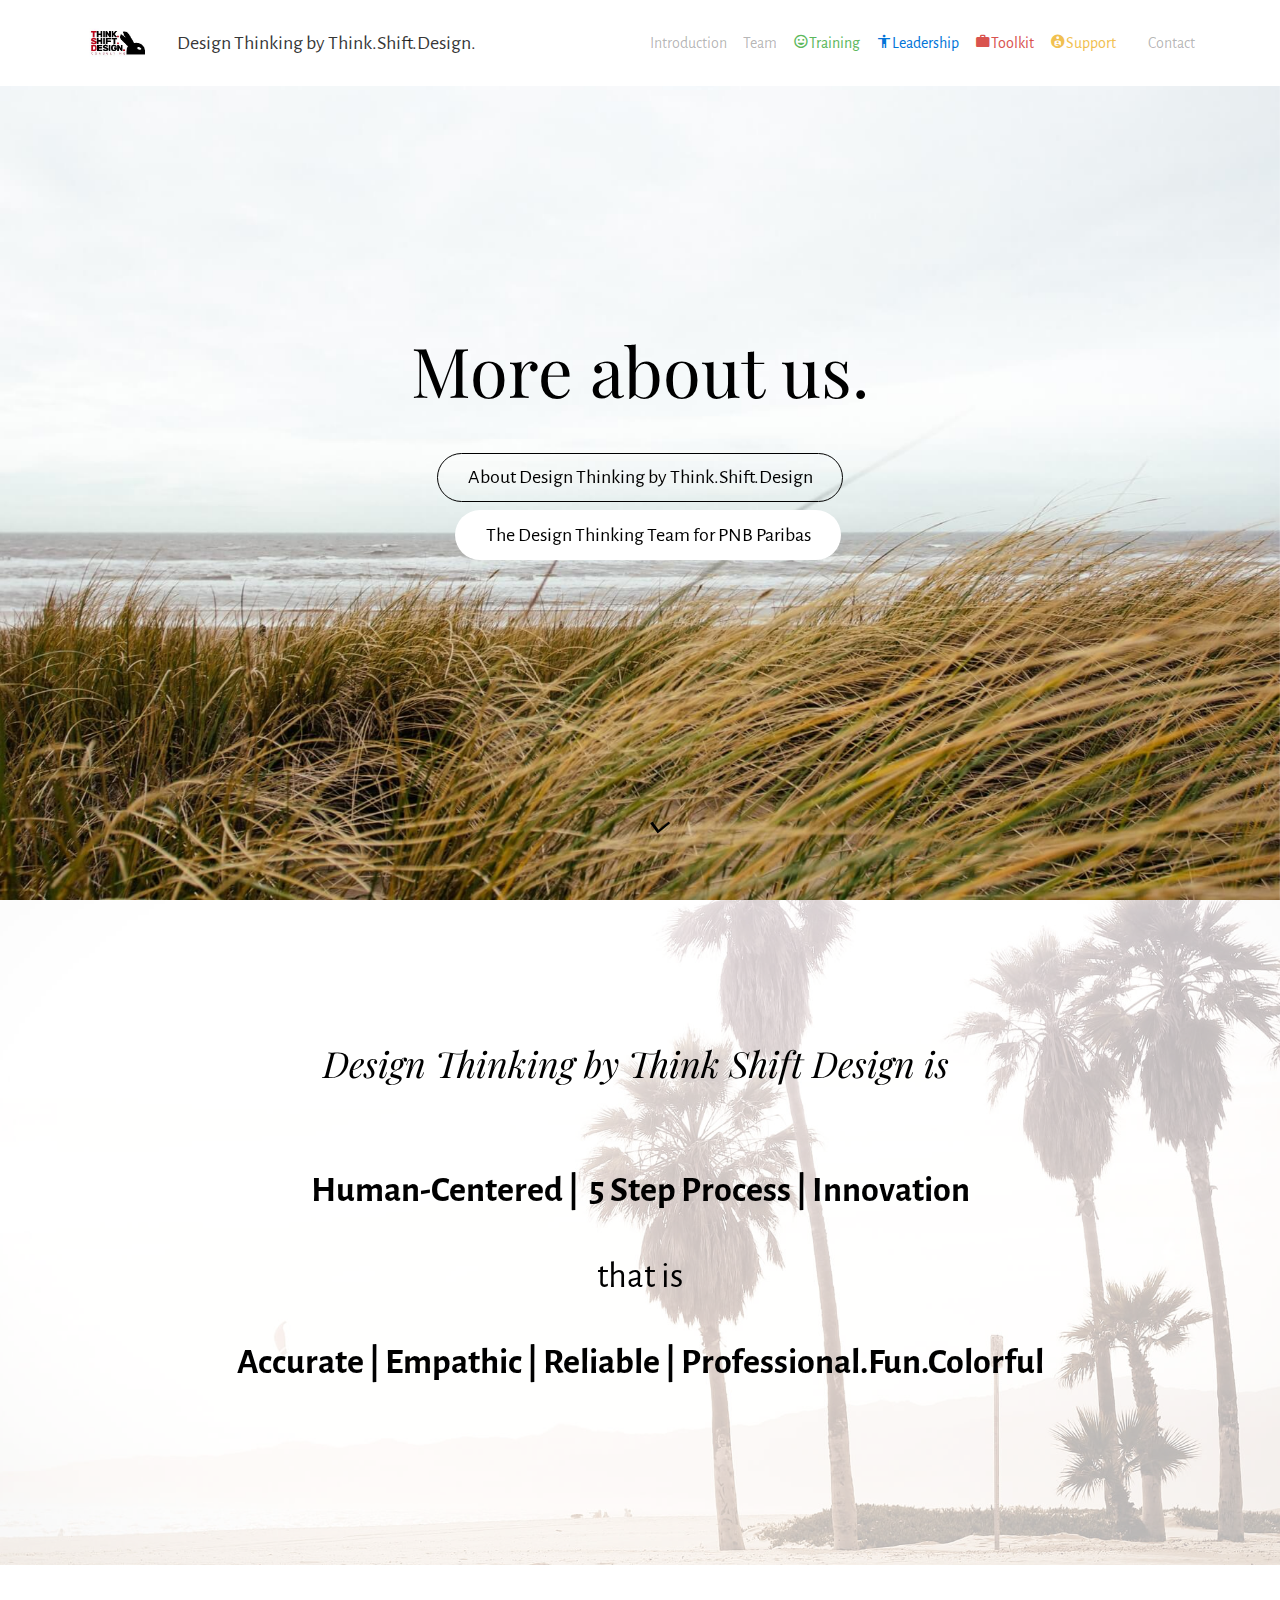
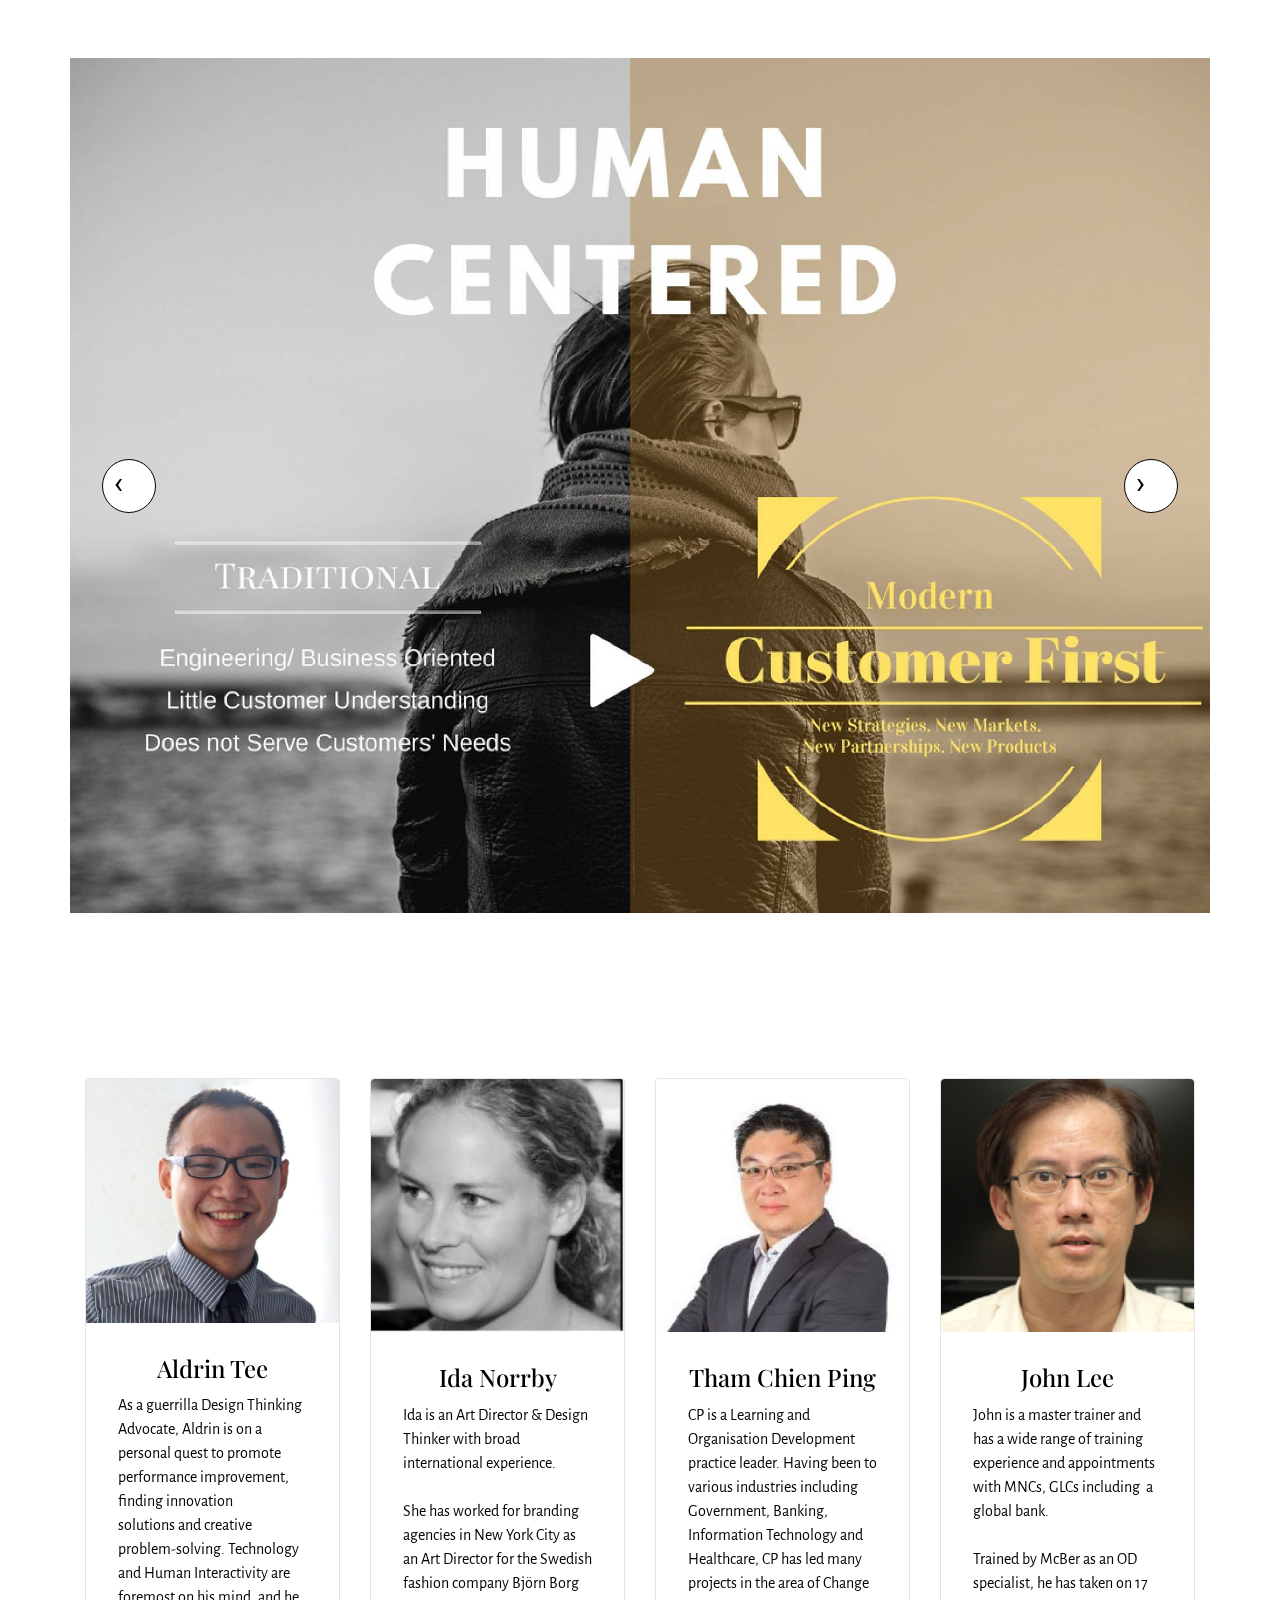
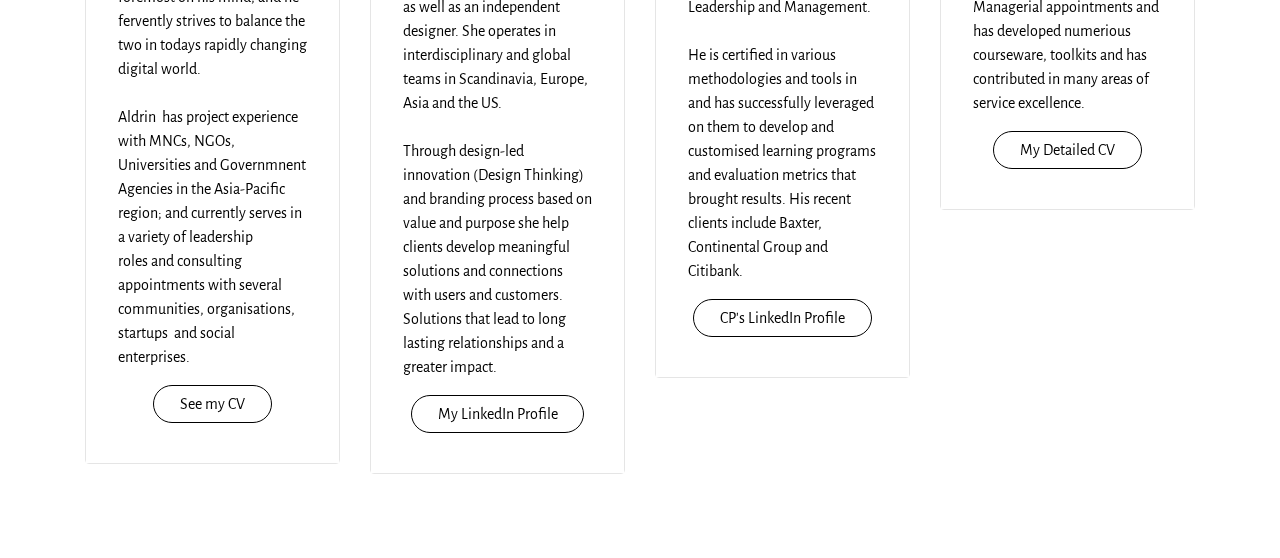
==== commit d1b4f264: "Draft 3" ====
--- a/about.html
+++ b/about.html
@@ -49,7 +49,7 @@
 
                     <h1 class="mbr-section-title display-1">More about us.</h1>
                     
-                    <div class="mbr-buttons--center"><a class="btn btn-lg btn-secondary-outline" href="https://mobirise.com">About Design Thinking by Think.Shift.Design</a> <a class="btn btn-lg btn-white" href="team.html#features1-14">The Design Thinking Team for PNB Paribas</a></div>
+                    <div class="mbr-buttons--center"><a class="btn btn-lg btn-secondary-outline" href="about.html#content5-1f">About Design Thinking by Think.Shift.Design</a> <a class="btn btn-lg btn-white" href="team.html#features1-14">The Design Thinking Team for PNB Paribas</a></div>
                 </div>
             </div>
         </div>
@@ -167,7 +167,7 @@
                     <div class="card-block">
                         <h4 class="card-title text-xs-center">Ida Norrby</h4>
                         <p class="card-text">Ida is an Art Director &amp; Design Thinker with broad international experience.<br><br>She has worked for branding agencies in New York City as an Art Director for the Swedish fashion company Björn Borg as well as an independent designer. She operates in interdisciplinary and global teams in Scandinavia, Europe, Asia and the US.<br><br>Through design-led innovation (Design Thinking) and branding process based on value and purpose she help clients develop meaningful solutions and connections with users and customers. Solutions that lead to long lasting relationships and a greater impact.<br></p>
-                        <div class="text-xs-center"><a href="https://www.linkedin.com/in/idanorrby" class="btn btn-secondary-outline" target="_blank">My Linkedin Profile</a></div>
+                        <div class="text-xs-center"><a href="https://www.linkedin.com/in/idanorrby" class="btn btn-secondary-outline" target="_blank">My LinkedIn Profile</a></div>
                     </div>
                 </div>
             </div>
@@ -177,7 +177,7 @@
                     <div class="card-block">
                         <h4 class="card-title text-xs-center">Tham Chien Ping</h4>
                         <p class="card-text">CP is a Learning and Organisation Development practice leader.  Having been to various industries including Government, Banking, Information Technology and Healthcare, CP has led many projects in the area of Change Leadership and Management.  <br><br>He is certified in various methodologies and tools in and has successfully leveraged on them to develop and customised learning programs and evaluation metrics that brought results. His recent clients include Baxter, Continental Group and Citibank.&nbsp;<br></p>
-                        <div class="text-xs-center"><a href="https://www.linkedin.com/in/thamcp" class="btn btn-secondary-outline" target="_blank">CP's Linkedin Profile</a></div>
+                        <div class="text-xs-center"><a href="https://www.linkedin.com/in/thamcp" class="btn btn-secondary-outline" target="_blank">CP's LinkedIn Profile</a></div>
                     </div>
                 </div>
             </div>
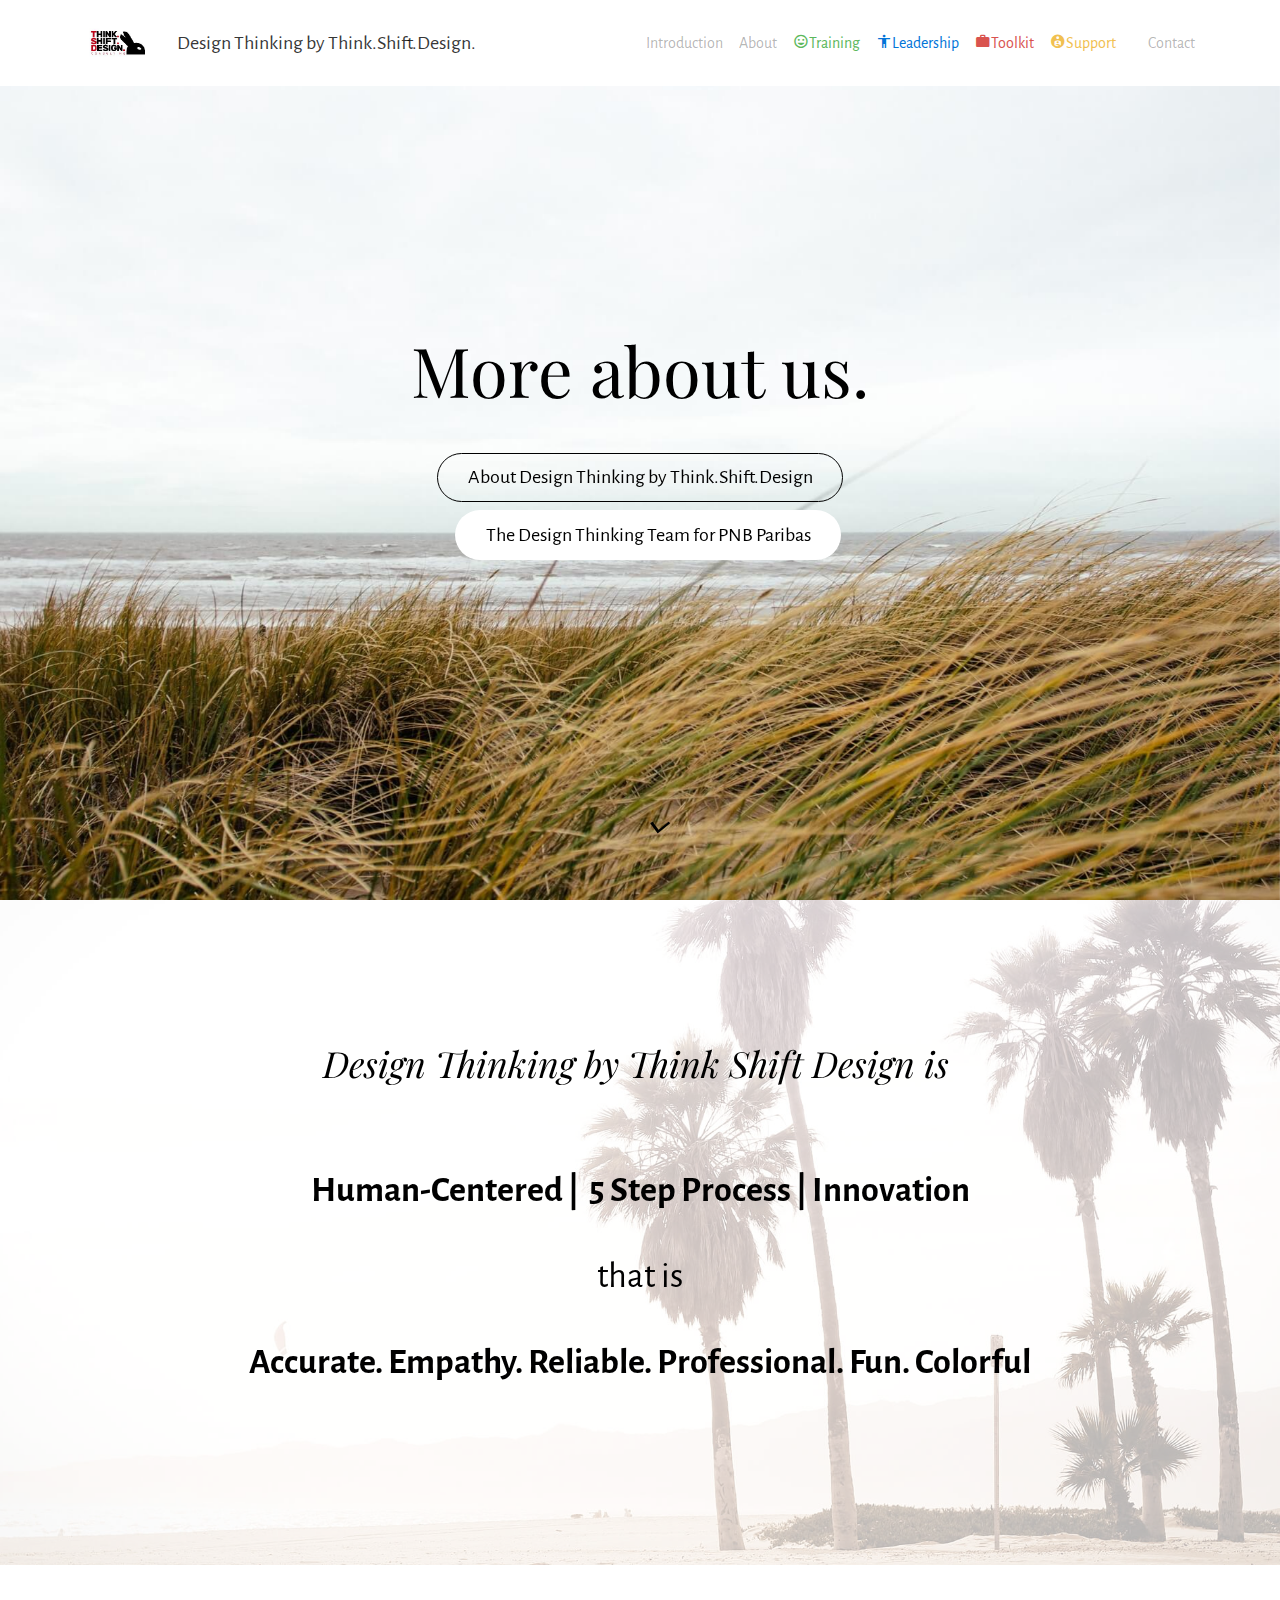
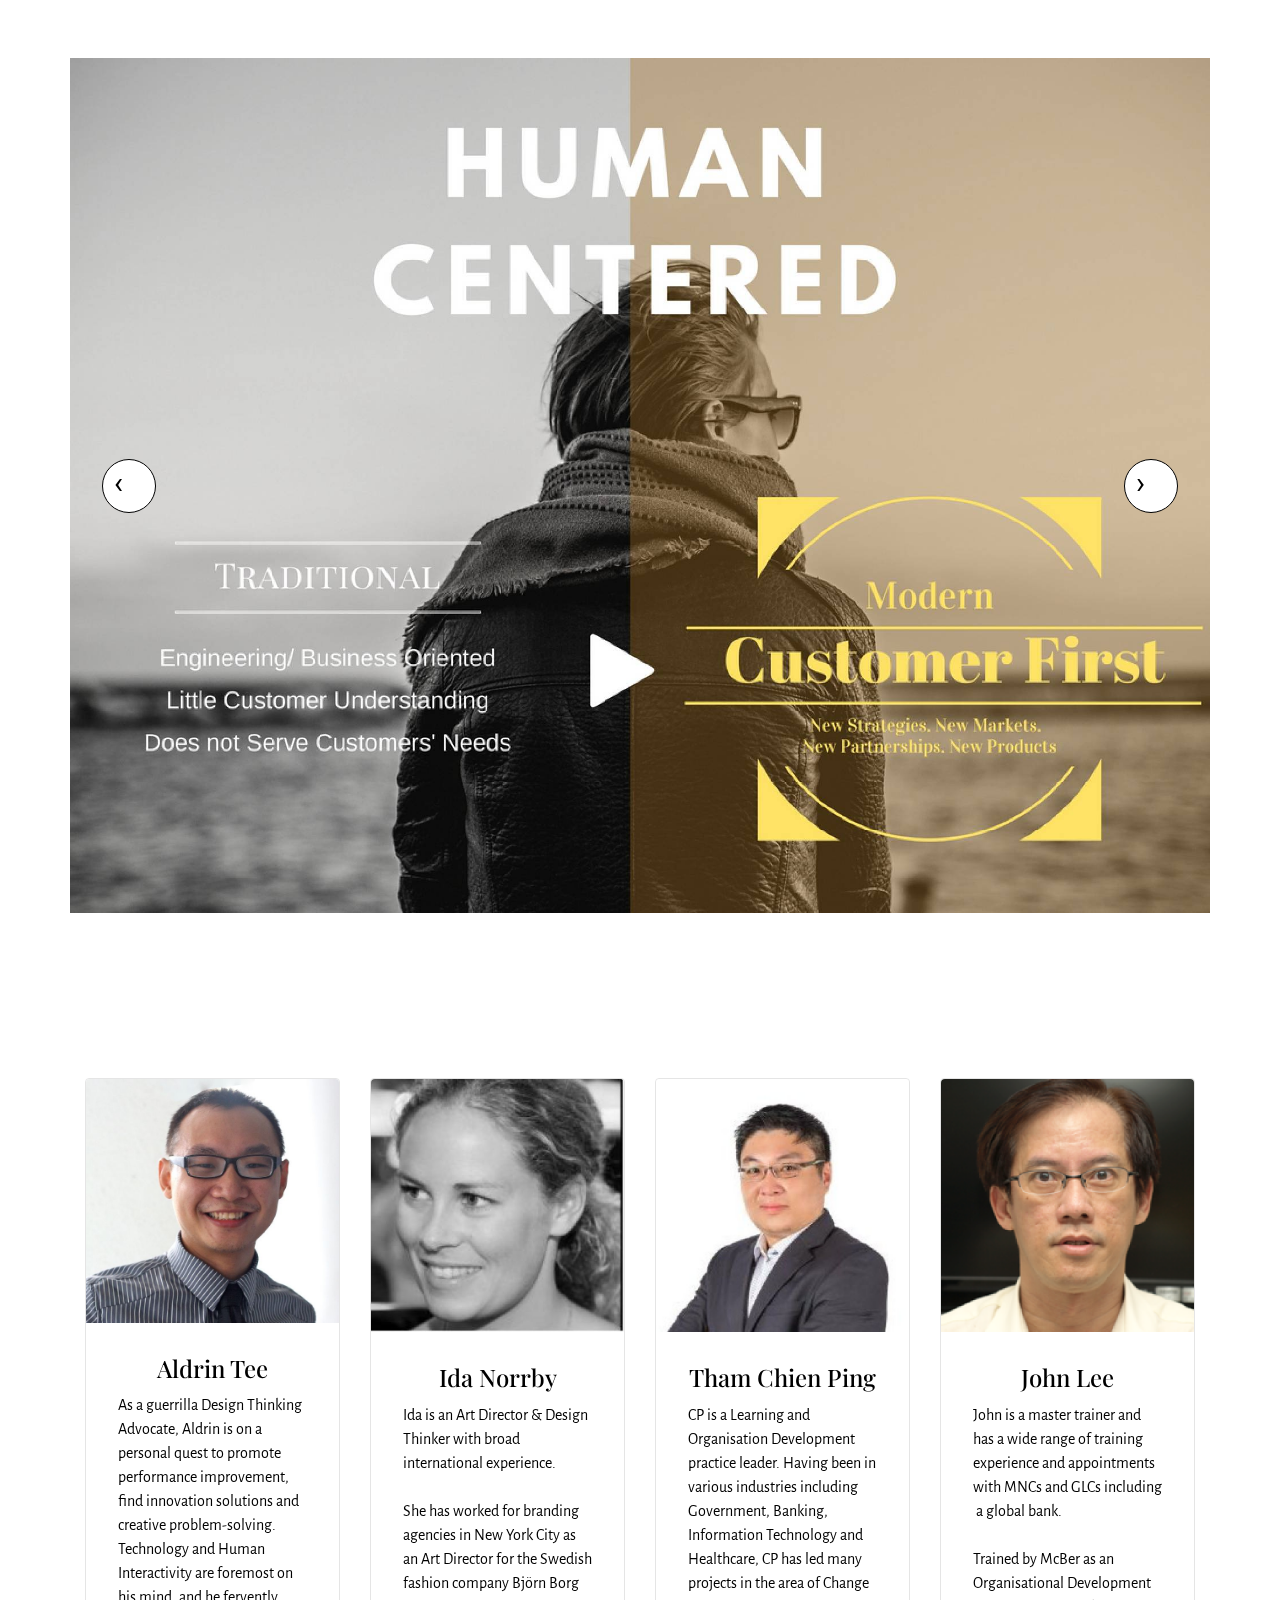
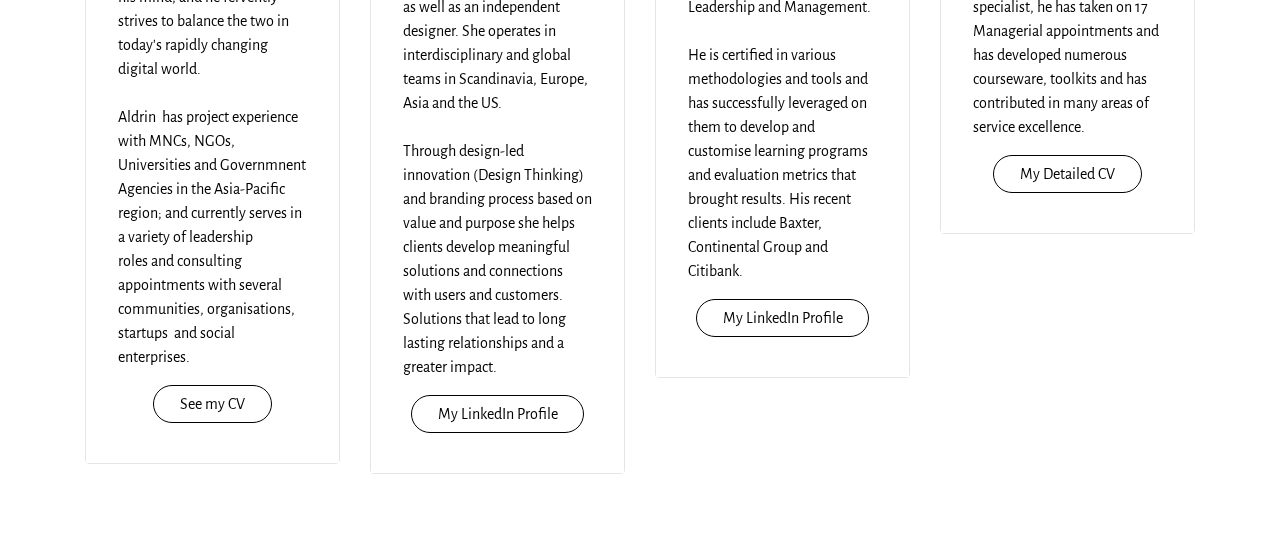
==== commit cfef5030: "Final" ====
--- a/about.html
+++ b/about.html
@@ -35,7 +35,7 @@
 
             
 
-            <ul class="nav navbar-nav pull-xs-right"><li class="nav-item"><a class="nav-link" href="index.html">Introduction</a></li> <li class="nav-item"><a class="nav-link" href="index.html">Team</a></li> <li class="nav-item"><a class="nav-link text-success" href="training.html"><span class="mdi-editor-insert-emoticon mbr-iconfont mbr-iconfont-btn-parent"></span>Training</a></li> <li class="nav-item"><a class="nav-link text-primary" href="leadership.html"><span class="mdi-action-accessibility mbr-iconfont mbr-iconfont-btn-parent"></span>Leadership</a></li> <li class="nav-item"><a class="nav-link text-danger" href="toolkit.html"><span class="mdi-action-work mbr-iconfont mbr-iconfont-btn-parent"></span>Toolkit</a></li> <li class="nav-item"><a class="nav-link text-warning" href="support.html"><span class="mdi-action-account-child mbr-iconfont mbr-iconfont-btn-parent"></span>Support</a></li> <li class="nav-item"><a class="nav-link text-warning" href="toolkit.html"></a></li>   <li class="nav-item"><a class="nav-link" href="index.html#form1-19">Contact</a></li></ul>
+            <ul class="nav navbar-nav pull-xs-right"><li class="nav-item"><a class="nav-link" href="index.html">Introduction</a></li> <li class="nav-item"><a class="nav-link" href="about.html">About</a></li> <li class="nav-item"><a class="nav-link text-success" href="training.html"><span class="mdi-editor-insert-emoticon mbr-iconfont mbr-iconfont-btn-parent"></span>Training</a></li> <li class="nav-item"><a class="nav-link text-primary" href="leadership.html"><span class="mdi-action-accessibility mbr-iconfont mbr-iconfont-btn-parent"></span>Leadership</a></li> <li class="nav-item"><a class="nav-link text-danger" href="toolkit.html"><span class="mdi-action-work mbr-iconfont mbr-iconfont-btn-parent"></span>Toolkit</a></li> <li class="nav-item"><a class="nav-link text-warning" href="support.html"><span class="mdi-action-account-child mbr-iconfont mbr-iconfont-btn-parent"></span>Support</a></li> <li class="nav-item"><a class="nav-link text-warning" href="toolkit.html"></a></li>   <li class="nav-item"><a class="nav-link" href="index.html#form1-19">Contact</a></li></ul>
         </div>
     </div>
 </nav>
@@ -61,7 +61,7 @@
     <div class="mbr-overlay" style="opacity: 0.7; background-color: rgb(255, 255, 255);"></div>
     <div class="container">
         <h3 class="mbr-section-title display-2"><em>Design Thinking by Think Shift Design is&nbsp;<br></em><br></h3>
-        <div class="lead"><p><strong>Human-Centered | &nbsp;5 Step Process | Innovation</strong></p><p>that is</p><p><strong>Accurate | Empathic | Reliable | Professional.Fun.Colorful</strong></p></div>
+        <div class="lead"><p><strong>Human-Centered | &nbsp;5 Step Process | Innovation</strong></p><p>that is</p><p><strong>Accurate. Empathy. Reliable. Professional. Fun. Colorful</strong></p></div>
     </div>
 </section>
 
@@ -156,7 +156,7 @@
                     <div><img src="assets/images/aldrin-tee-the-professional-cut-600x578-55.jpg" class="card-img-top"></div>
                     <div class="card-block">
                         <h4 class="card-title text-xs-center">Aldrin Tee</h4>
-                        <p class="card-text">As a guerrilla Design Thinking Advocate, Aldrin is on a personal quest to promote performance improvement, finding innovation solutions&nbsp;<span style="font-size: 1rem; line-height: 1.5;">and creative problem-solving. Technology and Human Interactivity are foremost on his mind, and he fervently strives to balance the two in todays rapidly changing digital world.&nbsp;</span><br><span style="font-size: 1rem; line-height: 1.5;"><br></span><span style="font-size: 1rem; line-height: 1.5;">Aldrin &nbsp;has project experience with MNCs, NGOs, Universities and Governmnent Agencies in the&nbsp;</span>Asia-Pacific region; and c<span style="font-size: 1rem; line-height: 1.5;">urrently serves in a variety of leadership roles&nbsp;</span><span style="font-size: 1rem; line-height: 1.5;">and consulting appointments with several communities, organisations, startups &nbsp;and social enterprises.</span><br></p>
+                        <p class="card-text">As a guerrilla Design Thinking Advocate, Aldrin is on a personal quest to promote performance improvement, find innovation solutions&nbsp;<span style="font-size: 1rem; line-height: 1.5;">and creative problem-solving. Technology and Human Interactivity are foremost on his mind, and he fervently strives to balance the two in today's rapidly changing digital world.&nbsp;</span><br><span style="font-size: 1rem; line-height: 1.5;"><br></span><span style="font-size: 1rem; line-height: 1.5;">Aldrin &nbsp;has project experience with MNCs, NGOs, Universities and Governmnent Agencies in the&nbsp;</span>Asia-Pacific region; and c<span style="font-size: 1rem; line-height: 1.5;">urrently serves in a variety of leadership roles&nbsp;</span><span style="font-size: 1rem; line-height: 1.5;">and consulting appointments with several communities, organisations, startups &nbsp;and social enterprises.</span><br></p>
                         <div class="text-xs-center"><a href="https://drive.google.com/open?id=0B2Mlxd1VkeqccWs4UE1WeGlISFk" class="btn btn-secondary-outline" target="_blank">See my CV</a></div>
                     </div>
                 </div>
@@ -166,7 +166,7 @@
                     <div><img src="assets/images/idanorrby-600x600-72.jpg" class="card-img-top"></div>
                     <div class="card-block">
                         <h4 class="card-title text-xs-center">Ida Norrby</h4>
-                        <p class="card-text">Ida is an Art Director &amp; Design Thinker with broad international experience.<br><br>She has worked for branding agencies in New York City as an Art Director for the Swedish fashion company Björn Borg as well as an independent designer. She operates in interdisciplinary and global teams in Scandinavia, Europe, Asia and the US.<br><br>Through design-led innovation (Design Thinking) and branding process based on value and purpose she help clients develop meaningful solutions and connections with users and customers. Solutions that lead to long lasting relationships and a greater impact.<br></p>
+                        <p class="card-text">Ida is an Art Director &amp; Design Thinker with broad international experience.<br><br>She has worked for branding agencies in New York City as an Art Director for the Swedish fashion company Björn Borg as well as an independent designer. She operates in interdisciplinary and global teams in Scandinavia, Europe, Asia and the US.<br><br>Through design-led innovation (Design Thinking) and branding process based on value and purpose she helps clients develop meaningful solutions and connections with users and customers. Solutions that lead to long lasting relationships and a greater impact.<br></p>
                         <div class="text-xs-center"><a href="https://www.linkedin.com/in/idanorrby" class="btn btn-secondary-outline" target="_blank">My LinkedIn Profile</a></div>
                     </div>
                 </div>
@@ -176,8 +176,8 @@
                     <div><img src="assets/images/thamcp-600x600-55.jpg" class="card-img-top"></div>
                     <div class="card-block">
                         <h4 class="card-title text-xs-center">Tham Chien Ping</h4>
-                        <p class="card-text">CP is a Learning and Organisation Development practice leader.  Having been to various industries including Government, Banking, Information Technology and Healthcare, CP has led many projects in the area of Change Leadership and Management.  <br><br>He is certified in various methodologies and tools in and has successfully leveraged on them to develop and customised learning programs and evaluation metrics that brought results. His recent clients include Baxter, Continental Group and Citibank.&nbsp;<br></p>
-                        <div class="text-xs-center"><a href="https://www.linkedin.com/in/thamcp" class="btn btn-secondary-outline" target="_blank">CP's LinkedIn Profile</a></div>
+                        <p class="card-text">CP is a Learning and Organisation Development practice leader.  Having been in various industries including Government, Banking, Information Technology and Healthcare, CP has led many projects in the area of Change Leadership and Management.  <br><br>He is certified in various methodologies and tools and has successfully leveraged on them to develop and customise learning programs and evaluation metrics that brought results. His recent clients include Baxter, Continental Group and Citibank.&nbsp;<br></p>
+                        <div class="text-xs-center"><a href="https://www.linkedin.com/in/thamcp" class="btn btn-secondary-outline" target="_blank">My LinkedIn Profile</a></div>
                     </div>
                 </div>
             </div>
@@ -186,7 +186,7 @@
                     <div><img src="assets/images/john-lee-600x600-83.png" class="card-img-top" title="John Lee"></div>
                     <div class="card-block">
                         <h4 class="card-title text-xs-center">John Lee</h4>
-                        <p class="card-text">John is a master trainer and has a wide range of training experience and appointments with MNCs, GLCs including &nbsp;a global bank. <br><br>Trained by McBer as an OD specialist, he has taken on 17 Managerial appointments and has developed numerious courseware, toolkits and has contributed in many areas of service excellence.&nbsp;</p>
+                        <p class="card-text">John is a master trainer and has a wide range of training experience and appointments with MNCs and GLCs including &nbsp;a global bank. <br><br>Trained by McBer as an Organisational Development specialist, he has taken on 17 Managerial appointments and has developed numerous courseware, toolkits and has contributed in many areas of service excellence.&nbsp;</p>
                         <div class="text-xs-center"><a href="https://drive.google.com/open?id=0B2Mlxd1VkeqcOW1zNjc2WUFUOEU" class="btn btn-secondary-outline" target="_blank">My Detailed CV</a></div>
                     </div>
                 </div>
